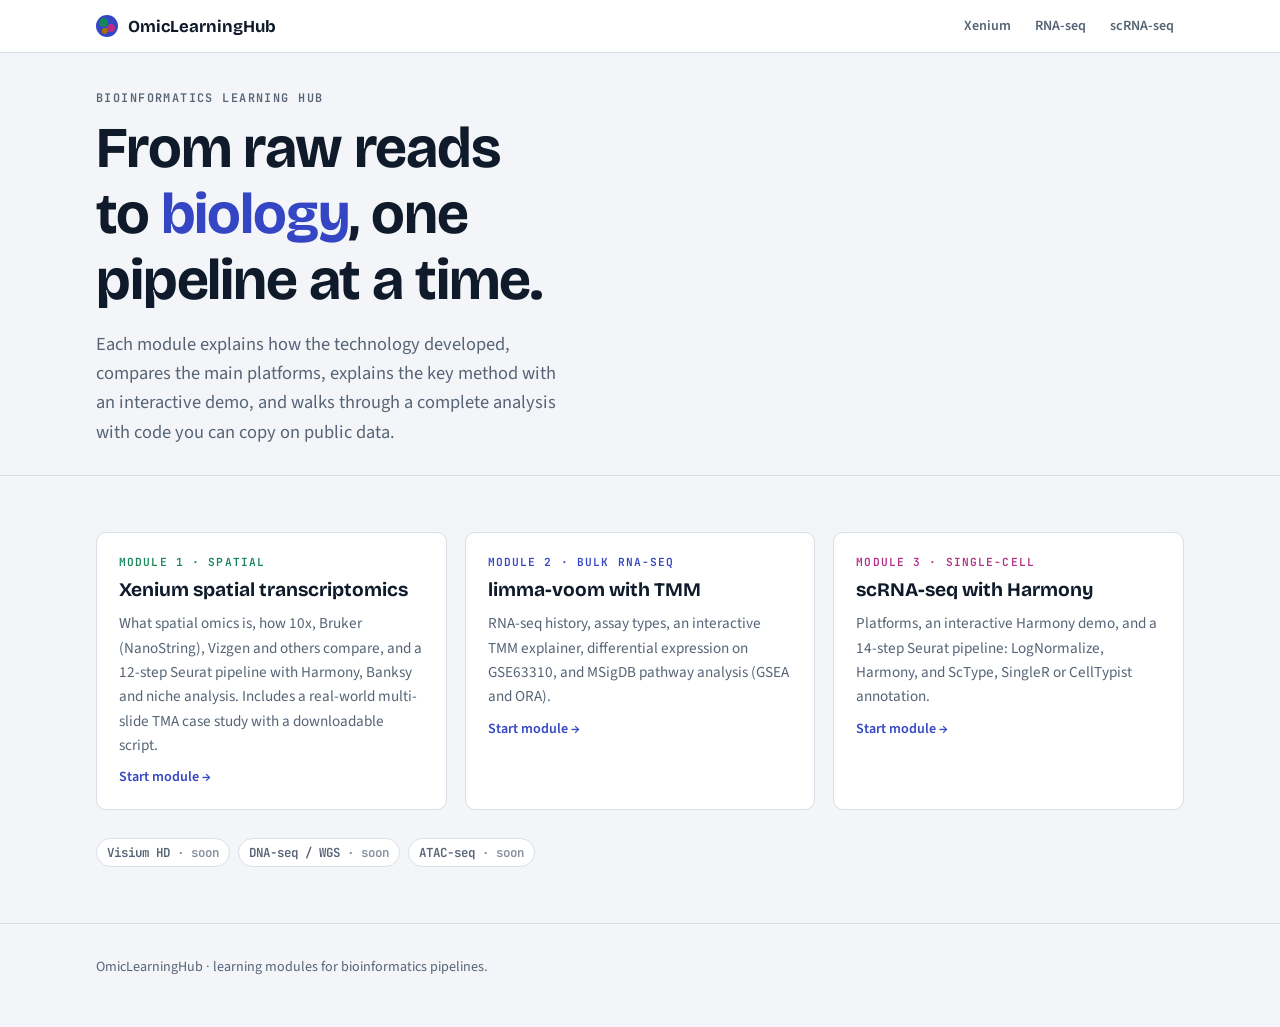
==== index.html @ 0c84e2e4 "scRNA-seq: add CellTypist annotation as an alternative (R export -> CellTypist -> R import), with te" ====
<!doctype html>
<html lang="en">
<head>
<meta charset="utf-8">
<meta name="viewport" content="width=device-width, initial-scale=1, viewport-fit=cover">
<title>OmicLearningHub</title>
<meta name="description" content="Hands-on bioinformatics learning modules: spatial transcriptomics (Xenium), bulk RNA-seq with limma-voom, and single-cell RNA-seq with Harmony.">
<link rel="preconnect" href="https://fonts.googleapis.com">
<link rel="preconnect" href="https://fonts.gstatic.com" crossorigin>
<link rel="stylesheet" href="https://fonts.googleapis.com/css2?family=Bricolage+Grotesque:opsz,wght@12..96,500;12..96,700&family=Source+Sans+3:ital,wght@0,400;0,600;0,700;1,400&family=JetBrains+Mono:wght@400;600&display=swap">
<style>:root{padding-top:env(safe-area-inset-top,0px);padding-bottom:env(safe-area-inset-bottom,0px)}body{margin:0}img{max-width:100%}[hidden]{display:none!important}

:root{
  --bg:#F3F5F8; --surface:#FFFFFF; --sunk:#E9EDF2; --ink:#0F1B2A; --muted:#566476; --line:#D8DFE7;
  --accent:#3446C4; --ch-green:#16865A; --ch-mag:#B52F86; --ch-amber:#A86F00;
  --good:#16865A; --bad:#B42318; --up:#C2410C; --down:#2563EB; --ns:#9AA6B5;
  --code-bg:#0E1622; --code-ink:#DCE6F2; --code-dim:#7F90A6; --plot:#FFFFFF; --grid:#E4E9EF;
  --f-display:"Bricolage Grotesque","Avenir Next","Segoe UI",system-ui,sans-serif;
  --f-body:"Source Sans 3","Segoe UI",system-ui,-apple-system,sans-serif;
  --f-mono:"JetBrains Mono",ui-monospace,"SFMono-Regular",Menlo,Consolas,monospace;
  --r:10px;
}
@media (prefers-color-scheme: dark){:root:not([data-theme="light"]){
  --bg:#0A0F17; --surface:#111925; --sunk:#0D141E; --ink:#E5ECF4; --muted:#93A2B5; --line:#223042;
  --accent:#8E9CFF; --ch-green:#4CD49A; --ch-mag:#F06DC2; --ch-amber:#F0B547;
  --good:#4CD49A; --bad:#FF7A6E; --up:#FB923C; --down:#60A5FA; --ns:#5B6878;
  --code-bg:#070C13; --plot:#0D141E; --grid:#1C2836; color-scheme:dark}}
:root[data-theme="dark"]{
  --bg:#0A0F17; --surface:#111925; --sunk:#0D141E; --ink:#E5ECF4; --muted:#93A2B5; --line:#223042;
  --accent:#8E9CFF; --ch-green:#4CD49A; --ch-mag:#F06DC2; --ch-amber:#F0B547;
  --good:#4CD49A; --bad:#FF7A6E; --up:#FB923C; --down:#60A5FA; --ns:#5B6878;
  --code-bg:#070C13; --plot:#0D141E; --grid:#1C2836; color-scheme:dark}

*{box-sizing:border-box}
body{background:var(--bg);color:var(--ink);font:400 17px/1.6 var(--f-body);-webkit-font-smoothing:antialiased}
body::before{content:"";position:fixed;inset:0 0 auto;height:env(safe-area-inset-top,0px);z-index:10;background:var(--surface)}
a{color:var(--accent);text-underline-offset:3px}
a:focus-visible,button:focus-visible,summary:focus-visible,input:focus-visible{outline:2px solid var(--accent);outline-offset:2px;border-radius:4px}
h1,h2,h3{font-family:var(--f-display);text-wrap:balance;line-height:1.15;margin:0}
h2{font-size:clamp(1.7rem,3.2vw,2.3rem);font-weight:700;letter-spacing:-.01em}
h3{font-size:1.2rem;font-weight:700}
p{margin:0}
.wrap{max-width:1120px;margin:0 auto;padding-left:max(16px,env(safe-area-inset-left,0px));padding-right:max(16px,env(safe-area-inset-right,0px))}
.eyebrow{font:600 .74rem/1 var(--f-mono);letter-spacing:.12em;text-transform:uppercase;color:var(--muted)}
.prose{max-width:66ch;display:grid;gap:14px}
.muted{color:var(--muted)}
code{font-family:var(--f-mono);font-size:.86em;background:var(--sunk);padding:.1em .35em;border-radius:4px}

.top{position:sticky;top:env(safe-area-inset-top,0px);z-index:9;background:var(--surface);border-bottom:1px solid var(--line)}
.top .wrap{display:flex;align-items:center;gap:20px;padding-block:10px;flex-wrap:wrap}
.brand{display:flex;align-items:center;gap:10px;font:700 1.05rem var(--f-display);color:var(--ink);text-decoration:none}
.brand i{width:22px;height:22px;border-radius:50%;background:radial-gradient(circle at 35% 35%,var(--ch-green) 0 22%,transparent 23%),radial-gradient(circle at 68% 60%,var(--ch-mag) 0 20%,transparent 21%),radial-gradient(circle at 40% 72%,var(--ch-amber) 0 14%,transparent 15%),var(--accent);display:block}
.tabs{display:flex;gap:4px;overflow-x:auto;scrollbar-width:none;margin-left:auto}
.tabs a{font:600 .88rem var(--f-body);color:var(--muted);text-decoration:none;padding:6px 10px;border-radius:6px;white-space:nowrap}
.tabs a:hover{color:var(--ink);background:var(--sunk)}
.modules{display:flex;gap:8px;flex-wrap:wrap;margin-top:18px}
.chip{font:600 .78rem var(--f-mono);padding:5px 10px;border-radius:999px;border:1px solid var(--line);color:var(--muted);background:var(--surface);text-decoration:none}
a.chip:hover{border-color:var(--muted);color:var(--ink)}
.chip.on{border-color:var(--accent);color:var(--accent)}
.chip.soon::after{content:" · soon";opacity:.7}

.hero{padding-block:40px 28px}
.hero-grid{display:grid;grid-template-columns:1.05fr .95fr;gap:36px;align-items:center}
.hero h1{font-size:clamp(2.2rem,5vw,3.6rem);font-weight:700;letter-spacing:-.02em}
.hero h1 em{font-style:normal;color:var(--accent)}
.hero .lede{font-size:1.15rem;color:var(--muted);max-width:52ch;margin-top:16px}
.fig{margin:0;background:var(--surface);border:1px solid var(--line);border-radius:14px;padding:14px;max-width:100%}
.fig canvas{width:100%;aspect-ratio:5/4;display:block}
.fig figcaption{font:600 .72rem var(--f-mono);color:var(--muted);display:flex;gap:14px;flex-wrap:wrap;margin-top:6px}
.fig figcaption span{display:flex;align-items:center;gap:5px}
.fig figcaption b{width:8px;height:8px;border-radius:50%;display:inline-block}

section{padding-block:56px;border-top:1px solid var(--line)}
.sec-head{display:grid;gap:10px;margin-bottom:28px}

/* timeline */
.timeline{position:relative;display:grid;gap:0;margin-top:8px}
.era{display:grid;grid-template-columns:110px 28px minmax(0,1fr);gap:0 14px}
.era .yr{font:700 1.15rem/1.3 var(--f-display);text-align:right;font-variant-numeric:tabular-nums;padding-top:2px}
.era .rail{position:relative}
.era .rail::before{content:"";position:absolute;left:50%;top:0;bottom:0;width:2px;transform:translateX(-50%);background:var(--line)}
.era .rail i{position:absolute;left:50%;top:8px;width:14px;height:14px;border-radius:50%;transform:translateX(-50%);background:var(--surface);border:3px solid var(--c,var(--accent))}
.era .body{padding-bottom:26px;display:grid;gap:6px;max-width:72ch}
.era .body h3{font-size:1.08rem}
.era .kind{font:600 .68rem var(--f-mono);text-transform:uppercase;letter-spacing:.1em;color:var(--c,var(--accent))}
.era .body p{color:var(--muted);font-size:.96rem}
.era:last-child .rail::before{bottom:auto;height:20px}

.flav{margin-top:36px;overflow-x:auto;border:1px solid var(--line);border-radius:var(--r);background:var(--surface)}
.flav table,.cmp table,.res-table table{border-collapse:collapse;width:100%;font-size:.93rem}
.flav table{min-width:820px}
.flav th,.flav td,.cmp th,.cmp td,.res-table th,.res-table td{padding:11px 14px;text-align:left;border-bottom:1px solid var(--line);vertical-align:top}
.flav th,.cmp th,.res-table th{font:600 .72rem var(--f-mono);text-transform:uppercase;letter-spacing:.08em;color:var(--muted);background:var(--sunk)}
.flav tr:last-child td,.cmp tr:last-child td,.res-table tr:last-child td{border-bottom:0}
.flav td:first-child{font-weight:700;white-space:nowrap}

/* TMM explainer */
.tmm{display:grid;grid-template-columns:minmax(0,1.1fr) minmax(0,.9fr);gap:28px;align-items:start}
.ctrl{display:grid;gap:14px;background:var(--surface);border:1px solid var(--line);border-radius:var(--r);padding:20px}
.ctrl label{display:grid;gap:4px;font-weight:600;font-size:.94rem}
.ctrl label span{display:flex;justify-content:space-between;gap:8px}
.ctrl output{font:600 .9rem var(--f-mono);color:var(--accent)}
.ctrl input[type=range]{width:100%;accent-color:var(--accent)}
.seg{display:inline-flex;border:1px solid var(--line);border-radius:8px;overflow:hidden}
.seg button{font:600 .86rem var(--f-body);border:0;background:var(--surface);color:var(--muted);padding:7px 12px;cursor:pointer}
.seg button[aria-pressed="true"]{background:var(--ink);color:var(--bg)}
.readout{display:grid;grid-template-columns:1fr 1fr;gap:10px}
.readout div{background:var(--sunk);border-radius:8px;padding:10px 12px}
.readout b{display:block;font:700 1.35rem var(--f-display);font-variant-numeric:tabular-nums}
.readout small{color:var(--muted);font-size:.8rem}
.ma-wrap{background:var(--surface);border:1px solid var(--line);border-radius:var(--r);padding:14px;min-width:0}
.ma-wrap canvas{width:100%;aspect-ratio:4/3;display:block}
.ma-wrap p{font-size:.88rem;color:var(--muted);margin-top:8px}
.steps-list{margin:0;padding-left:1.2em;display:grid;gap:6px}

.cmp{margin-top:28px;overflow-x:auto;border:1px solid var(--line);border-radius:var(--r);background:var(--surface)}
.cmp table{min-width:680px}

/* pipeline */
.pipe-layout{display:grid;grid-template-columns:240px minmax(0,1fr);gap:32px;align-items:start}
.toc{position:sticky;top:calc(env(safe-area-inset-top,0px) + 76px);display:grid;gap:2px;font-size:.9rem}
.toc .prog{font:600 .78rem var(--f-mono);color:var(--muted);margin-bottom:8px}
.toc .bar{height:4px;background:var(--sunk);border-radius:2px;overflow:hidden;margin-bottom:12px}
.toc .bar i{display:block;height:100%;width:0;background:var(--ch-green);transition:width .3s}
.toc a{display:grid;grid-template-columns:28px 1fr;gap:4px;padding:5px 6px;border-radius:6px;color:var(--muted);text-decoration:none}
.toc a:hover{background:var(--sunk);color:var(--ink)}
.toc a.done{color:var(--ch-green)}
.toc a span:first-child{font:600 .78rem/1.7 var(--f-mono)}
.steps{display:grid;gap:22px;min-width:0}
.step{background:var(--surface);border:1px solid var(--line);border-radius:var(--r);padding:24px;display:grid;gap:14px;min-width:0;scroll-margin-top:90px}
.step-head{display:grid;grid-template-columns:auto 1fr auto;gap:14px;align-items:start}
.num{font:700 1.5rem/1 var(--f-display);color:var(--accent);min-width:2ch;font-variant-numeric:tabular-nums}
.step-head .kind{font:600 .7rem var(--f-mono);text-transform:uppercase;letter-spacing:.1em;color:var(--muted);margin-bottom:4px}
.done-toggle{display:flex;align-items:center;gap:6px;font:600 .8rem var(--f-body);color:var(--muted);cursor:pointer;white-space:nowrap}
.done-toggle input{accent-color:var(--ch-green);width:16px;height:16px}
.step .why{color:var(--muted);max-width:70ch}
.callout{border-left:3px solid var(--ch-amber);background:color-mix(in srgb,var(--ch-amber) 8%,var(--surface));padding:10px 14px;border-radius:0 6px 6px 0;font-size:.93rem}
.callout.new{border-color:var(--ch-mag);background:color-mix(in srgb,var(--ch-mag) 7%,var(--surface))}
.callout.warn{border-color:var(--bad);background:color-mix(in srgb,var(--bad) 7%,var(--surface))}
.callout b{font-family:var(--f-mono);font-size:.74rem;letter-spacing:.08em;text-transform:uppercase;margin-right:6px}
.check{border-left:3px solid var(--ch-green);background:color-mix(in srgb,var(--ch-green) 7%,var(--surface));padding:10px 14px;border-radius:0 6px 6px 0;font-size:.93rem}
.check b{font-family:var(--f-mono);font-size:.74rem;letter-spacing:.08em;text-transform:uppercase;margin-right:6px;color:var(--ch-green)}
.code{position:relative;background:var(--code-bg);border-radius:8px;min-width:0}
.code .lang{position:absolute;left:14px;top:9px;font:600 .68rem var(--f-mono);color:var(--code-dim);letter-spacing:.1em;text-transform:uppercase}
.code button{position:absolute;right:8px;top:6px;font:600 .74rem var(--f-mono);background:transparent;border:1px solid #2A3A50;color:var(--code-ink);padding:3px 9px;border-radius:5px;cursor:pointer}
.code button:hover{border-color:var(--code-dim)}
.code pre{margin:0;padding:34px 16px 16px;overflow-x:auto;font:400 .84rem/1.6 var(--f-mono);color:var(--code-ink);tab-size:2}
.code pre .c{color:var(--code-dim)}
.out{font:400 .82rem/1.6 var(--f-mono);background:var(--sunk);border-radius:8px;padding:12px 16px;overflow-x:auto;margin:0;white-space:pre;color:var(--ink)}
.out::before{content:"Output";display:block;font:600 .66rem var(--f-mono);letter-spacing:.1em;text-transform:uppercase;color:var(--muted);margin-bottom:4px}
.res-table{overflow-x:auto;border:1px solid var(--line);border-radius:8px}
.res-table table{min-width:420px;font-variant-numeric:tabular-nums}
.res-table td.n{text-align:right}
.res-table th.n{text-align:right}
details.track{border:1px dashed var(--line);border-radius:8px;padding:10px 14px}
details.track summary{cursor:pointer;font:600 .9rem var(--f-body);color:var(--accent)}
details.track[open] summary{margin-bottom:10px}

.res-grid{display:grid;grid-template-columns:repeat(3,minmax(0,1fr));gap:24px}
.res-grid h3{font-size:1rem;margin-bottom:10px}
.res-grid ul{list-style:none;margin:0;padding:0;display:grid;gap:8px;font-size:.95rem}
.res-grid li span{display:block;color:var(--muted);font-size:.85rem}
dl.gloss{display:grid;grid-template-columns:minmax(150px,max-content) 1fr;gap:8px 20px;margin:0;font-size:.95rem}
dl.gloss dt{font:600 .85rem var(--f-mono);color:var(--accent)}
dl.gloss dd{margin:0}
footer{padding-block:32px 48px;border-top:1px solid var(--line);color:var(--muted);font-size:.88rem}

@media (max-width:900px){
  .hero-grid,.pipe-layout,.tmm{grid-template-columns:1fr}
  .res-grid{grid-template-columns:1fr 1fr}
  .toc{position:static;grid-template-columns:1fr 1fr}
  .toc .prog,.toc .bar{grid-column:1/-1}
}
@media (max-width:560px){
  body{font-size:16px}
  .res-grid,.toc{grid-template-columns:1fr}
  .tabs{margin-left:0;width:100%}
  .step{padding:18px}
  .step-head{grid-template-columns:auto 1fr}
  .done-toggle{grid-column:2}
  .era{grid-template-columns:62px 22px minmax(0,1fr);gap:0 10px}
  .era .yr{font-size:.95rem}
  dl.gloss{grid-template-columns:1fr;gap:2px 0}
  dl.gloss dd{margin-bottom:8px}
}
@media (prefers-reduced-motion:reduce){*{transition:none!important;scroll-behavior:auto!important}}
html{scroll-behavior:smooth}

.mods{display:grid;grid-template-columns:repeat(3,minmax(0,1fr));gap:18px}
.mod{display:grid;gap:10px;align-content:start;background:var(--surface);border:1px solid var(--line);border-radius:var(--r);padding:22px;text-decoration:none;color:var(--ink);transition:border-color .2s,transform .2s}
.mod:hover{border-color:var(--accent);transform:translateY(-2px)}
.mod .k{font:600 .7rem var(--f-mono);text-transform:uppercase;letter-spacing:.1em}
.mod p{color:var(--muted);font-size:.95rem}
.mod .go{font:600 .88rem var(--f-body);color:var(--accent)}
.mod.soon{opacity:.7;border-style:dashed}
@media (max-width:900px){.mods{grid-template-columns:1fr}}
</style>
</head>
<body>
<header class="top"><div class="wrap"><a class="brand" href="index.html"><i aria-hidden="true"></i>OmicLearningHub</a>
<nav class="tabs" aria-label="Modules"><a href="xenium.html">Xenium</a><a href="rnaseq.html">RNA-seq</a><a href="scrnaseq.html">scRNA-seq</a></nav></div></header>
<main>
  <div class="hero"><div class="wrap">
    <p class="eyebrow">Bioinformatics learning hub</p>
    <h1 style="max-width:18ch;margin-top:10px">From raw reads to <em>biology</em>, one pipeline at a time.</h1>
    <p class="lede">Each module explains how the technology developed, compares the main platforms, explains the key method with an interactive demo, and walks through a complete analysis with code you can copy on public data.</p>
  </div></div>
  <section><div class="wrap">
    <div class="mods">
      <a class="mod" href="xenium.html"><p class="k" style="color:var(--ch-green)">Module 1 · Spatial</p><h3>Xenium spatial transcriptomics</h3><p>What spatial omics is, how 10x, Bruker (NanoString), Vizgen and others compare, and a 12-step Seurat pipeline with Harmony, Banksy and niche analysis. Includes a real-world multi-slide TMA case study with a downloadable script.</p><span class="go">Start module →</span></a>
      <a class="mod" href="rnaseq.html"><p class="k" style="color:var(--accent)">Module 2 · Bulk RNA-seq</p><h3>limma-voom with TMM</h3><p>RNA-seq history, assay types, an interactive TMM explainer, differential expression on GSE63310, and MSigDB pathway analysis (GSEA and ORA).</p><span class="go">Start module →</span></a>
      <a class="mod" href="scrnaseq.html"><p class="k" style="color:var(--ch-mag)">Module 3 · Single-cell</p><h3>scRNA-seq with Harmony</h3><p>Platforms, an interactive Harmony demo, and a 14-step Seurat pipeline: LogNormalize, Harmony, and ScType, SingleR or CellTypist annotation.</p><span class="go">Start module →</span></a>
    </div>
    <div class="modules" style="margin-top:28px"><span class="chip soon">Visium HD</span><span class="chip soon">DNA-seq / WGS</span><span class="chip soon">ATAC-seq</span></div>
  </div></section>
</main>
<footer><div class="wrap">OmicLearningHub · learning modules for bioinformatics pipelines.</div></footer>
</body>
</html>
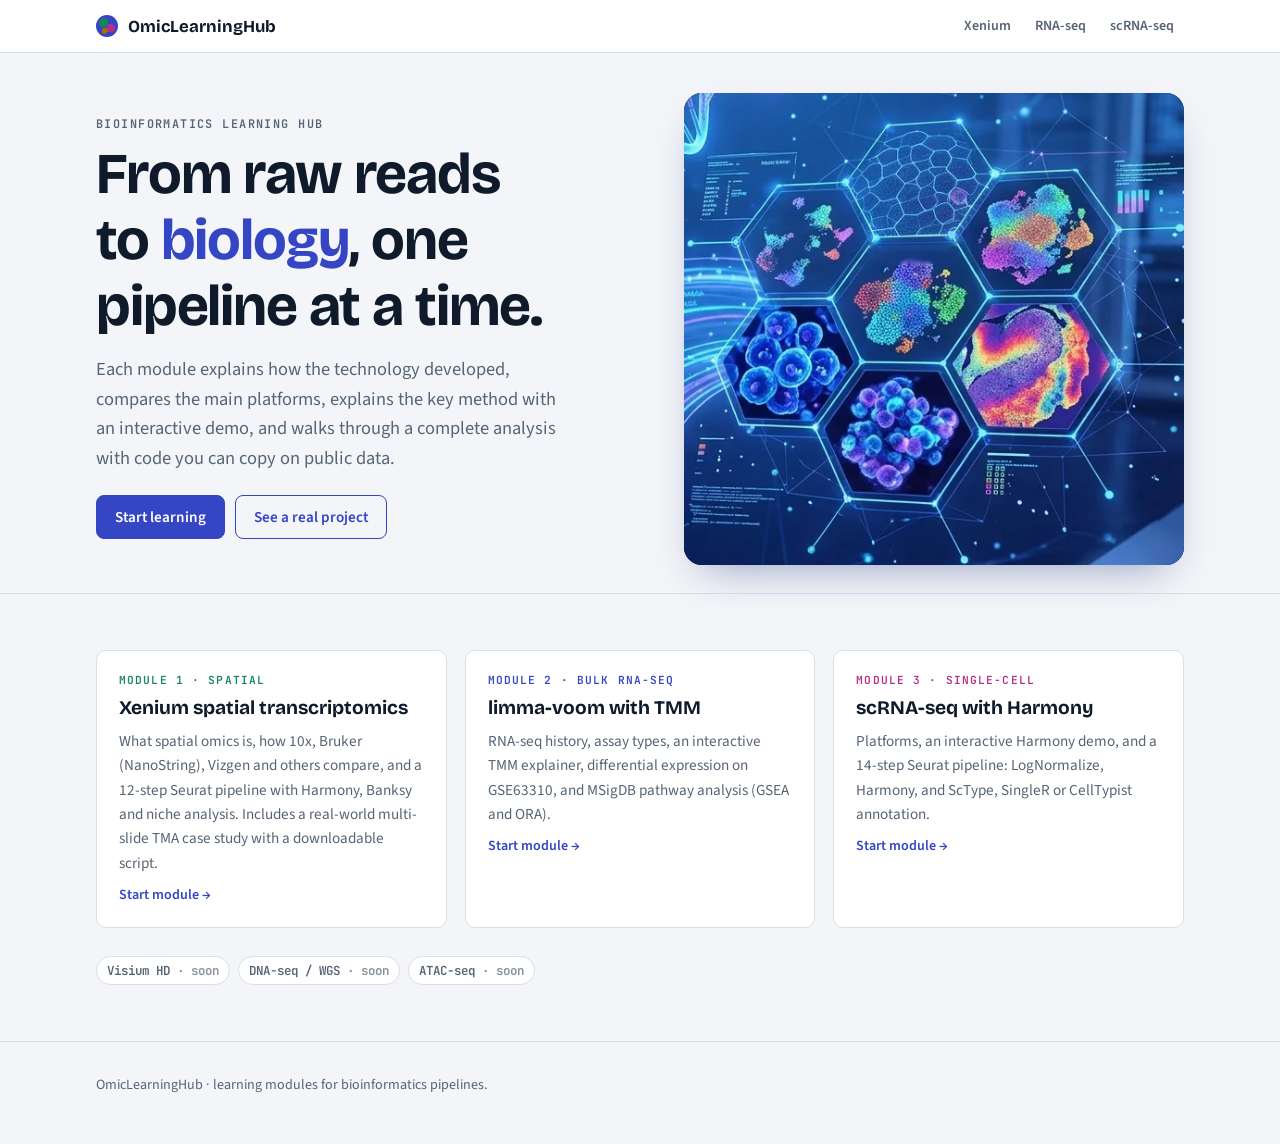
==== commit 0917ea70: "Home: add hero artwork, call-to-action buttons and social link-preview image Co-Authored-By: Claude " ====
--- a/index.html
+++ b/index.html
@@ -5,6 +5,13 @@
 <meta name="viewport" content="width=device-width, initial-scale=1, viewport-fit=cover">
 <title>OmicLearningHub</title>
 <meta name="description" content="Hands-on bioinformatics learning modules: spatial transcriptomics (Xenium), bulk RNA-seq with limma-voom, and single-cell RNA-seq with Harmony.">
+<meta property="og:title" content="OmicLearningHub">
+<meta property="og:description" content="Hands-on bioinformatics learning hub: Xenium spatial, bulk RNA-seq (limma-voom, GSEA) and single-cell RNA-seq (Harmony, ScType, CellTypist).">
+<meta property="og:image" content="https://githubrudramani.github.io/OmicLearningHub/assets/og-image.jpg">
+<meta property="og:image:width" content="1200"><meta property="og:image:height" content="630">
+<meta property="og:url" content="https://githubrudramani.github.io/OmicLearningHub/">
+<meta property="og:type" content="website">
+<meta name="twitter:card" content="summary_large_image">
 <link rel="preconnect" href="https://fonts.googleapis.com">
 <link rel="preconnect" href="https://fonts.gstatic.com" crossorigin>
 <link rel="stylesheet" href="https://fonts.googleapis.com/css2?family=Bricolage+Grotesque:opsz,wght@12..96,500;12..96,700&family=Source+Sans+3:ital,wght@0,400;0,600;0,700;1,400&family=JetBrains+Mono:wght@400;600&display=swap">
@@ -194,18 +201,34 @@
 .mod .go{font:600 .88rem var(--f-body);color:var(--accent)}
 .mod.soon{opacity:.7;border-style:dashed}
 @media (max-width:900px){.mods{grid-template-columns:1fr}}
+
+.hero-art{margin:0;border-radius:18px;overflow:hidden;background:#06122b;box-shadow:0 18px 40px -18px rgba(20,40,120,.45);max-width:100%;aspect-ratio:540/510}
+.hero-art img{display:block;width:100%;height:100%;object-fit:cover}
+.hero-cta{display:flex;gap:10px;flex-wrap:wrap;margin-top:22px}
+.btn{font:600 .95rem var(--f-body);text-decoration:none;padding:10px 18px;border-radius:8px;background:var(--accent);color:var(--surface);border:1px solid var(--accent)}
+.btn.ghost{background:transparent;color:var(--accent)}
+@media (max-width:900px){.hero-art{max-width:520px}}
 </style>
 </head>
 <body>
 <header class="top"><div class="wrap"><a class="brand" href="index.html"><i aria-hidden="true"></i>OmicLearningHub</a>
 <nav class="tabs" aria-label="Modules"><a href="xenium.html">Xenium</a><a href="rnaseq.html">RNA-seq</a><a href="scrnaseq.html">scRNA-seq</a></nav></div></header>
 <main>
-  <div class="hero"><div class="wrap">
-    <p class="eyebrow">Bioinformatics learning hub</p>
-    <h1 style="max-width:18ch;margin-top:10px">From raw reads to <em>biology</em>, one pipeline at a time.</h1>
-    <p class="lede">Each module explains how the technology developed, compares the main platforms, explains the key method with an interactive demo, and walks through a complete analysis with code you can copy on public data.</p>
+  <div class="hero"><div class="wrap hero-grid">
+    <div>
+      <p class="eyebrow">Bioinformatics learning hub</p>
+      <h1 style="max-width:18ch;margin-top:10px">From raw reads to <em>biology</em>, one pipeline at a time.</h1>
+      <p class="lede">Each module explains how the technology developed, compares the main platforms, explains the key method with an interactive demo, and walks through a complete analysis with code you can copy on public data.</p>
+      <div class="hero-cta"><a class="btn" href="#modules">Start learning</a><a class="btn ghost" href="xenium.html#case-study">See a real project</a></div>
+    </div>
+    <figure class="hero-art">
+      <picture>
+        <source srcset="assets/hero-omics.webp" type="image/webp">
+        <img src="assets/hero-omics.jpg" width="540" height="510" alt="Hexagon panels of omics data: single-cell UMAP clusters, cell images, and spatial tissue maps">
+      </picture>
+    </figure>
   </div></div>
-  <section><div class="wrap">
+  <section id="modules"><div class="wrap">
     <div class="mods">
       <a class="mod" href="xenium.html"><p class="k" style="color:var(--ch-green)">Module 1 · Spatial</p><h3>Xenium spatial transcriptomics</h3><p>What spatial omics is, how 10x, Bruker (NanoString), Vizgen and others compare, and a 12-step Seurat pipeline with Harmony, Banksy and niche analysis. Includes a real-world multi-slide TMA case study with a downloadable script.</p><span class="go">Start module →</span></a>
       <a class="mod" href="rnaseq.html"><p class="k" style="color:var(--accent)">Module 2 · Bulk RNA-seq</p><h3>limma-voom with TMM</h3><p>RNA-seq history, assay types, an interactive TMM explainer, differential expression on GSE63310, and MSigDB pathway analysis (GSEA and ORA).</p><span class="go">Start module →</span></a>
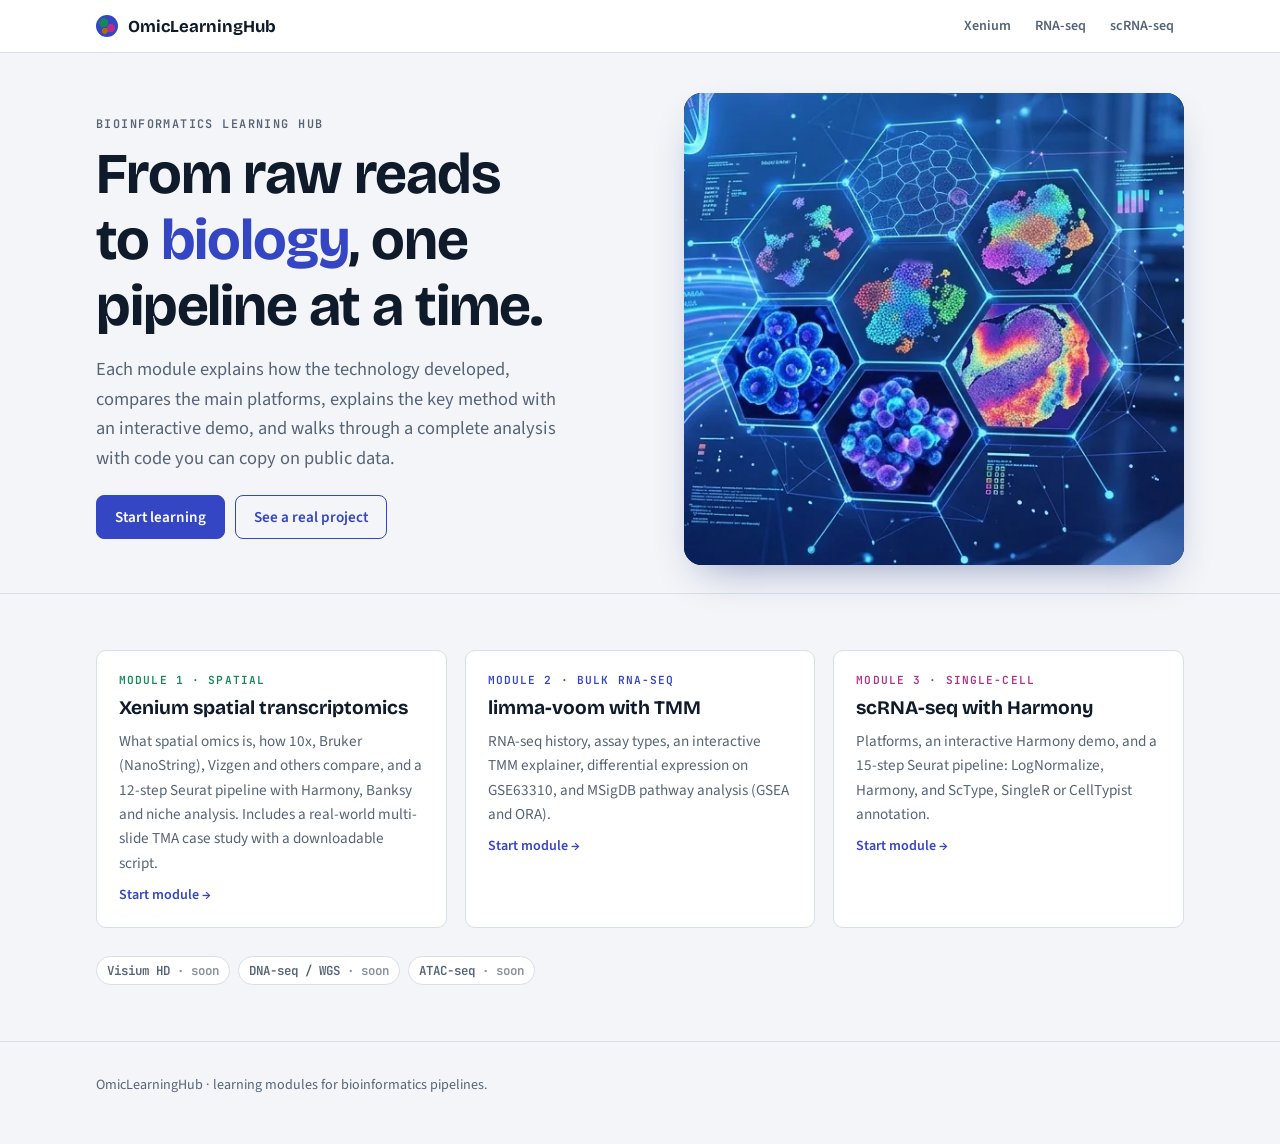
==== commit ff170503: "Fix review findings: require real mouse IDs (Xenium), flag slide-model confounding as exploratory, p" ====
--- a/index.html
+++ b/index.html
@@ -232,7 +232,7 @@
     <div class="mods">
       <a class="mod" href="xenium.html"><p class="k" style="color:var(--ch-green)">Module 1 · Spatial</p><h3>Xenium spatial transcriptomics</h3><p>What spatial omics is, how 10x, Bruker (NanoString), Vizgen and others compare, and a 12-step Seurat pipeline with Harmony, Banksy and niche analysis. Includes a real-world multi-slide TMA case study with a downloadable script.</p><span class="go">Start module →</span></a>
       <a class="mod" href="rnaseq.html"><p class="k" style="color:var(--accent)">Module 2 · Bulk RNA-seq</p><h3>limma-voom with TMM</h3><p>RNA-seq history, assay types, an interactive TMM explainer, differential expression on GSE63310, and MSigDB pathway analysis (GSEA and ORA).</p><span class="go">Start module →</span></a>
-      <a class="mod" href="scrnaseq.html"><p class="k" style="color:var(--ch-mag)">Module 3 · Single-cell</p><h3>scRNA-seq with Harmony</h3><p>Platforms, an interactive Harmony demo, and a 14-step Seurat pipeline: LogNormalize, Harmony, and ScType, SingleR or CellTypist annotation.</p><span class="go">Start module →</span></a>
+      <a class="mod" href="scrnaseq.html"><p class="k" style="color:var(--ch-mag)">Module 3 · Single-cell</p><h3>scRNA-seq with Harmony</h3><p>Platforms, an interactive Harmony demo, and a 15-step Seurat pipeline: LogNormalize, Harmony, and ScType, SingleR or CellTypist annotation.</p><span class="go">Start module →</span></a>
     </div>
     <div class="modules" style="margin-top:28px"><span class="chip soon">Visium HD</span><span class="chip soon">DNA-seq / WGS</span><span class="chip soon">ATAC-seq</span></div>
   </div></section>
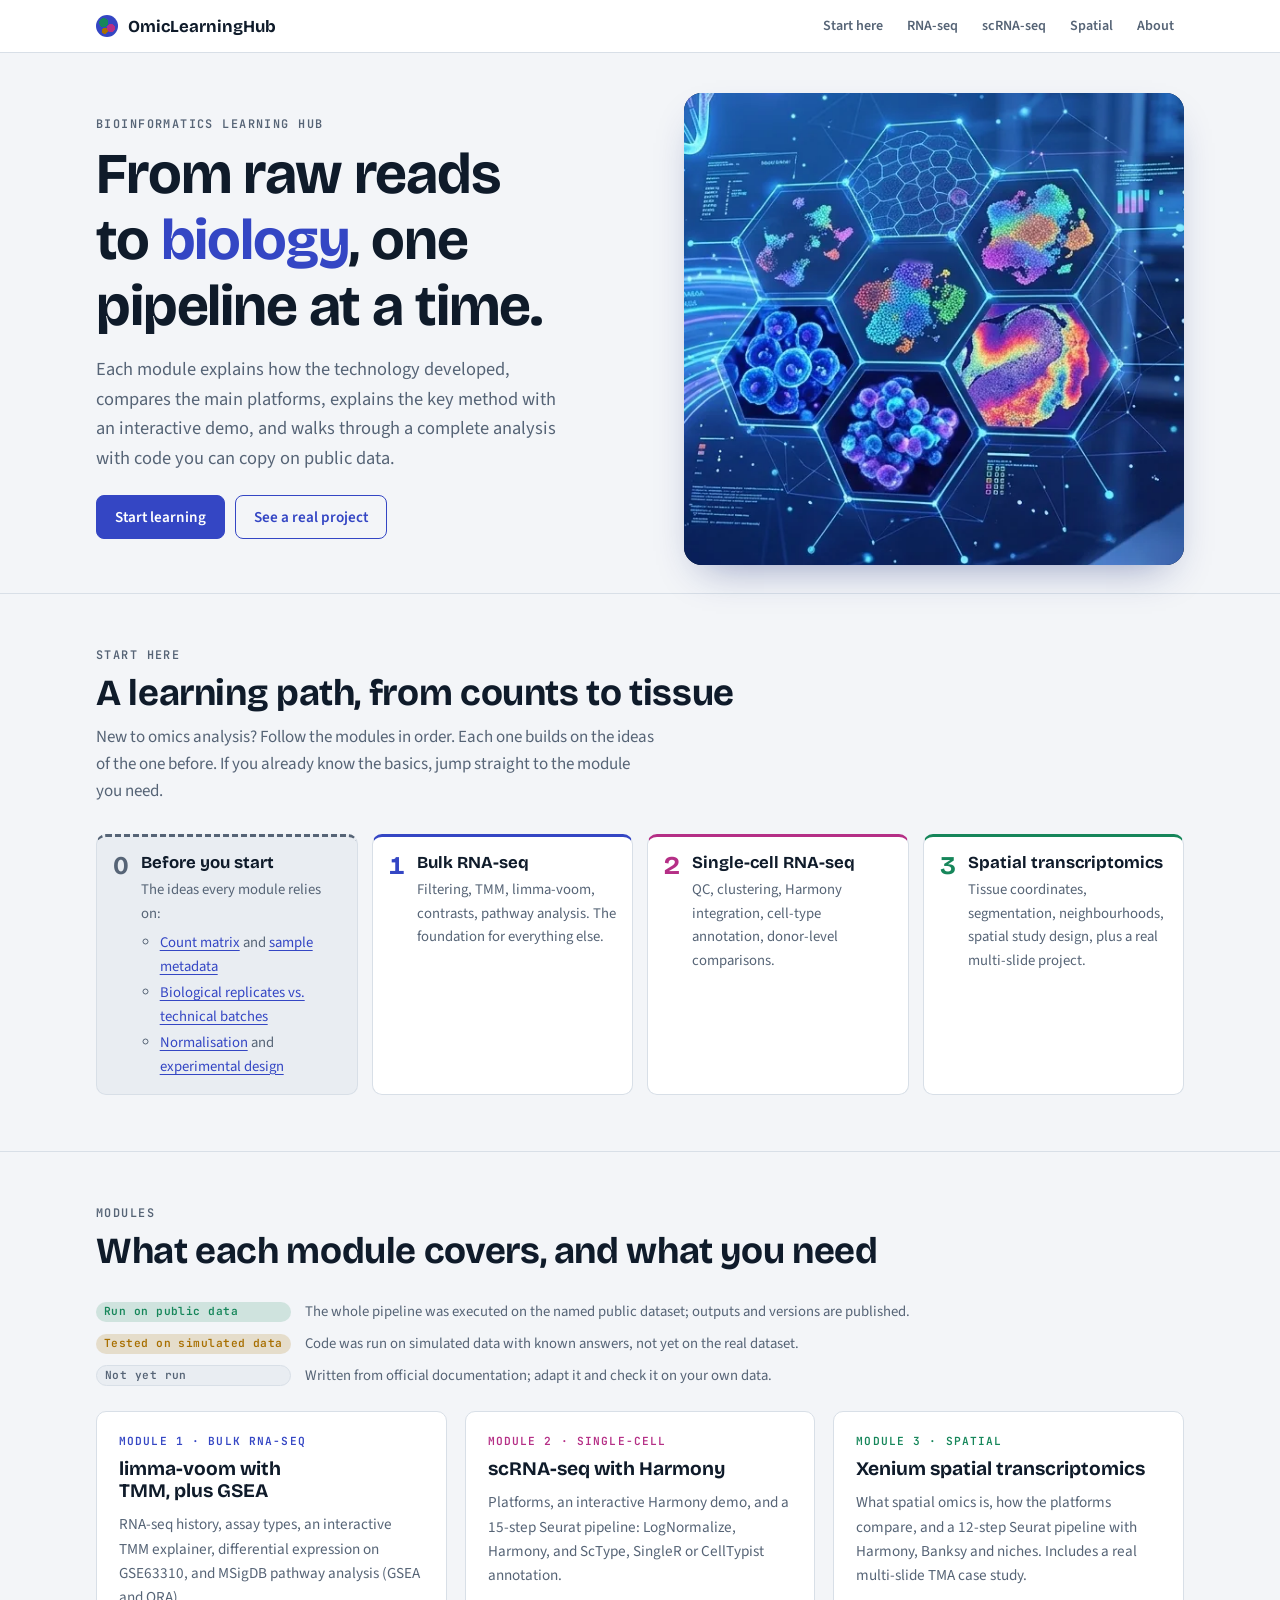
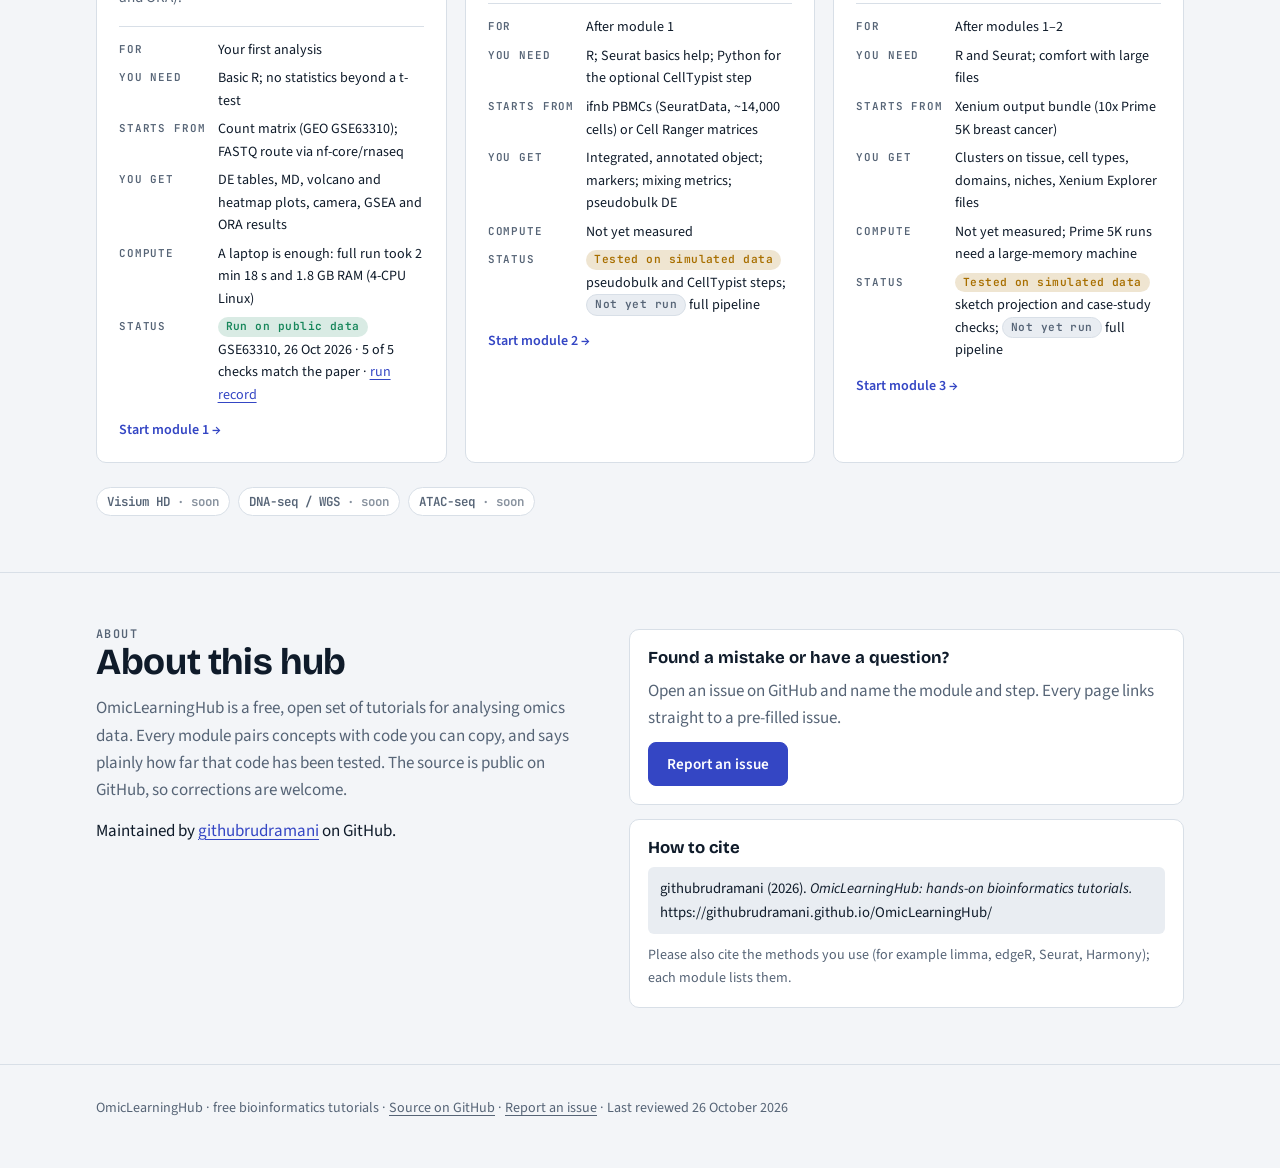
==== commit ac9ead8d: "Start-here learning path, detailed module cards, validation labels, About/cite/issue links, per-page" ====
--- a/index.html
+++ b/index.html
@@ -208,18 +208,50 @@
 .btn{font:600 .95rem var(--f-body);text-decoration:none;padding:10px 18px;border-radius:8px;background:var(--accent);color:var(--surface);border:1px solid var(--accent)}
 .btn.ghost{background:transparent;color:var(--accent)}
 @media (max-width:900px){.hero-art{max-width:520px}}
+
+.sec{padding-block:56px;border-top:1px solid var(--line)}
+.path{list-style:none;margin:0;padding:0;display:grid;grid-template-columns:repeat(4,minmax(0,1fr));gap:14px;counter-reset:none}
+.path-step{position:relative;display:grid;grid-template-columns:auto minmax(0,1fr);gap:12px;background:var(--surface);border:1px solid var(--line);border-top:3px solid var(--c,var(--muted));border-radius:var(--r);padding:16px}
+.path-step.pre{background:var(--sunk);border-top-style:dashed}
+.path-n{font:700 1.6rem/1 var(--f-display);color:var(--c,var(--muted));font-variant-numeric:tabular-nums}
+.path-step h3{font-size:1.05rem;margin-bottom:6px}
+.path-step h3 a{color:var(--ink);text-decoration:none}
+.path-step h3 a:hover{color:var(--accent)}
+.path-step p,.path-step li{font-size:.92rem;color:var(--muted)}
+.path-step ul{margin:6px 0 0;padding-left:1.1em;display:grid;gap:3px}
+.legend-row{display:grid;grid-template-columns:max-content minmax(0,1fr);gap:8px 14px;align-items:center;margin-bottom:24px;font-size:.92rem;max-width:860px}
+.st{display:inline-block;font:600 .7rem/1.4 var(--f-mono);letter-spacing:.04em;padding:2px 8px;border-radius:999px;white-space:nowrap;vertical-align:1px}
+.st-run{background:color-mix(in srgb,var(--good) 16%,transparent);color:var(--good)}
+.st-sim{background:color-mix(in srgb,var(--ch-amber) 18%,transparent);color:var(--ch-amber)}
+.st-not{background:var(--sunk);color:var(--muted);border:1px solid var(--line)}
+.mod{cursor:default}
+.mod:hover{transform:none}
+.mod h3 a{color:var(--ink);text-decoration:none}
+.mod h3 a:hover{color:var(--accent)}
+.mod .go{text-decoration:none}
+.facts{display:grid;grid-template-columns:max-content minmax(0,1fr);gap:6px 12px;margin:6px 0 4px;font-size:.88rem;border-top:1px solid var(--line);padding-top:12px}
+.facts dt{font:600 .68rem/1.9 var(--f-mono);text-transform:uppercase;letter-spacing:.08em;color:var(--muted)}
+.facts dd{margin:0}
+.about{display:grid;grid-template-columns:minmax(0,1fr) minmax(0,1.1fr);gap:28px;align-items:start}
+.about-cards{display:grid;gap:14px}
+.about-card{background:var(--surface);border:1px solid var(--line);border-radius:var(--r);padding:18px;display:grid;gap:10px;justify-items:start}
+.about-card h3{font-size:1.05rem}
+.cite{font-size:.92rem;background:var(--sunk);padding:10px 12px;border-radius:6px;margin:0;overflow-wrap:anywhere}
+.foot a{color:var(--muted)}
+@media (max-width:900px){.path{grid-template-columns:1fr 1fr}.about{grid-template-columns:1fr}}
+@media (max-width:560px){.path{grid-template-columns:1fr}.legend-row{grid-template-columns:1fr;gap:2px}.legend-row .muted{margin-bottom:8px}}
 </style>
 </head>
 <body>
 <header class="top"><div class="wrap"><a class="brand" href="index.html"><i aria-hidden="true"></i>OmicLearningHub</a>
-<nav class="tabs" aria-label="Modules"><a href="xenium.html">Xenium</a><a href="rnaseq.html">RNA-seq</a><a href="scrnaseq.html">scRNA-seq</a></nav></div></header>
+<nav class="tabs" aria-label="Site"><a href="#start">Start here</a><a href="rnaseq.html">RNA-seq</a><a href="scrnaseq.html">scRNA-seq</a><a href="xenium.html">Spatial</a><a href="#about">About</a></nav></div></header>
 <main>
   <div class="hero"><div class="wrap hero-grid">
     <div>
       <p class="eyebrow">Bioinformatics learning hub</p>
       <h1 style="max-width:18ch;margin-top:10px">From raw reads to <em>biology</em>, one pipeline at a time.</h1>
       <p class="lede">Each module explains how the technology developed, compares the main platforms, explains the key method with an interactive demo, and walks through a complete analysis with code you can copy on public data.</p>
-      <div class="hero-cta"><a class="btn" href="#modules">Start learning</a><a class="btn ghost" href="xenium.html#case-study">See a real project</a></div>
+      <div class="hero-cta"><a class="btn" href="#start">Start learning</a><a class="btn ghost" href="xenium.html#case-study">See a real project</a></div>
     </div>
     <figure class="hero-art">
       <picture>
@@ -228,15 +260,119 @@
       </picture>
     </figure>
   </div></div>
-  <section id="modules"><div class="wrap">
+  <section id="start" class="sec"><div class="wrap">
+    <div class="sec-head">
+      <p class="eyebrow">Start here</p>
+      <h2>A learning path, from counts to tissue</h2>
+      <p class="muted" style="max-width:70ch">New to omics analysis? Follow the modules in order. Each one builds on the ideas of the one before. If you already know the basics, jump straight to the module you need.</p>
+    </div>
+    <ol class="path">
+      <li class="path-step pre">
+        <span class="path-n">0</span>
+        <div><h3>Before you start</h3>
+        <p>The ideas every module relies on:</p>
+        <ul>
+          <li><a href="rnaseq.html#s3">Count matrix</a> and <a href="rnaseq.html#s4">sample metadata</a></li>
+          <li><a href="rnaseq.html#s4">Biological replicates vs. technical batches</a></li>
+          <li><a href="rnaseq.html#tmm">Normalisation</a> and <a href="rnaseq.html#s8">experimental design</a></li>
+        </ul></div>
+      </li>
+      <li class="path-step" style="--c:var(--accent)">
+        <span class="path-n">1</span>
+        <div><h3><a href="rnaseq.html">Bulk RNA-seq</a></h3>
+        <p>Filtering, TMM, limma-voom, contrasts, pathway analysis. The foundation for everything else.</p></div>
+      </li>
+      <li class="path-step" style="--c:var(--ch-mag)">
+        <span class="path-n">2</span>
+        <div><h3><a href="scrnaseq.html">Single-cell RNA-seq</a></h3>
+        <p>QC, clustering, Harmony integration, cell-type annotation, donor-level comparisons.</p></div>
+      </li>
+      <li class="path-step" style="--c:var(--ch-green)">
+        <span class="path-n">3</span>
+        <div><h3><a href="xenium.html">Spatial transcriptomics</a></h3>
+        <p>Tissue coordinates, segmentation, neighbourhoods, spatial study design, plus a real multi-slide project.</p></div>
+      </li>
+    </ol>
+  </div></section>
+
+  <section id="modules" class="sec"><div class="wrap">
+    <div class="sec-head">
+      <p class="eyebrow">Modules</p>
+      <h2>What each module covers, and what you need</h2>
+    </div>
+    <div class="legend-row" aria-label="Validation labels">
+      <span class="st st-run">Run on public data</span><span class="muted">The whole pipeline was executed on the named public dataset; outputs and versions are published.</span>
+      <span class="st st-sim">Tested on simulated data</span><span class="muted">Code was run on simulated data with known answers, not yet on the real dataset.</span>
+      <span class="st st-not">Not yet run</span><span class="muted">Written from official documentation; adapt it and check it on your own data.</span>
+    </div>
     <div class="mods">
-      <a class="mod" href="xenium.html"><p class="k" style="color:var(--ch-green)">Module 1 · Spatial</p><h3>Xenium spatial transcriptomics</h3><p>What spatial omics is, how 10x, Bruker (NanoString), Vizgen and others compare, and a 12-step Seurat pipeline with Harmony, Banksy and niche analysis. Includes a real-world multi-slide TMA case study with a downloadable script.</p><span class="go">Start module →</span></a>
-      <a class="mod" href="rnaseq.html"><p class="k" style="color:var(--accent)">Module 2 · Bulk RNA-seq</p><h3>limma-voom with TMM</h3><p>RNA-seq history, assay types, an interactive TMM explainer, differential expression on GSE63310, and MSigDB pathway analysis (GSEA and ORA).</p><span class="go">Start module →</span></a>
-      <a class="mod" href="scrnaseq.html"><p class="k" style="color:var(--ch-mag)">Module 3 · Single-cell</p><h3>scRNA-seq with Harmony</h3><p>Platforms, an interactive Harmony demo, and a 15-step Seurat pipeline: LogNormalize, Harmony, and ScType, SingleR or CellTypist annotation.</p><span class="go">Start module →</span></a>
-    </div>
-    <div class="modules" style="margin-top:28px"><span class="chip soon">Visium HD</span><span class="chip soon">DNA-seq / WGS</span><span class="chip soon">ATAC-seq</span></div>
+      <article class="mod">
+        <p class="k" style="color:var(--accent)">Module 1 · Bulk RNA-seq</p>
+        <h3><a href="rnaseq.html">limma-voom with TMM, plus GSEA</a></h3>
+        <p>RNA-seq history, assay types, an interactive TMM explainer, differential expression on GSE63310, and MSigDB pathway analysis (GSEA and ORA).</p>
+        <dl class="facts">
+          <dt>For</dt><dd>Your first analysis</dd>
+          <dt>You need</dt><dd>Basic R; no statistics beyond a t-test</dd>
+          <dt>Starts from</dt><dd>Count matrix (GEO GSE63310); FASTQ route via nf-core/rnaseq</dd>
+          <dt>You get</dt><dd>DE tables, MD, volcano and heatmap plots, camera, GSEA and ORA results</dd>
+          <dt>Compute</dt><dd>A laptop is enough: full run took 2 min 18 s and 1.8 GB RAM (4-CPU Linux)</dd>
+          <dt>Status</dt><dd><span class="st st-run">Run on public data</span> GSE63310, 26 Oct 2026 · 5 of 5 checks match the paper · <a href="https://github.com/githubrudramani/OmicLearningHub/blob/main/rnaseq-example/RUN_RECORD.md">run record</a></dd>
+        </dl>
+        <a class="go" href="rnaseq.html">Start module 1 →</a>
+      </article>
+      <article class="mod">
+        <p class="k" style="color:var(--ch-mag)">Module 2 · Single-cell</p>
+        <h3><a href="scrnaseq.html">scRNA-seq with Harmony</a></h3>
+        <p>Platforms, an interactive Harmony demo, and a 15-step Seurat pipeline: LogNormalize, Harmony, and ScType, SingleR or CellTypist annotation.</p>
+        <dl class="facts">
+          <dt>For</dt><dd>After module 1</dd>
+          <dt>You need</dt><dd>R; Seurat basics help; Python for the optional CellTypist step</dd>
+          <dt>Starts from</dt><dd>ifnb PBMCs (SeuratData, ~14,000 cells) or Cell Ranger matrices</dd>
+          <dt>You get</dt><dd>Integrated, annotated object; markers; mixing metrics; pseudobulk DE</dd>
+          <dt>Compute</dt><dd>Not yet measured</dd>
+          <dt>Status</dt><dd><span class="st st-sim">Tested on simulated data</span> pseudobulk and CellTypist steps; <span class="st st-not">Not yet run</span> full pipeline</dd>
+        </dl>
+        <a class="go" href="scrnaseq.html">Start module 2 →</a>
+      </article>
+      <article class="mod">
+        <p class="k" style="color:var(--ch-green)">Module 3 · Spatial</p>
+        <h3><a href="xenium.html">Xenium spatial transcriptomics</a></h3>
+        <p>What spatial omics is, how the platforms compare, and a 12-step Seurat pipeline with Harmony, Banksy and niches. Includes a real multi-slide TMA case study.</p>
+        <dl class="facts">
+          <dt>For</dt><dd>After modules 1–2</dd>
+          <dt>You need</dt><dd>R and Seurat; comfort with large files</dd>
+          <dt>Starts from</dt><dd>Xenium output bundle (10x Prime 5K breast cancer)</dd>
+          <dt>You get</dt><dd>Clusters on tissue, cell types, domains, niches, Xenium Explorer files</dd>
+          <dt>Compute</dt><dd>Not yet measured; Prime 5K runs need a large-memory machine</dd>
+          <dt>Status</dt><dd><span class="st st-sim">Tested on simulated data</span> sketch projection and case-study checks; <span class="st st-not">Not yet run</span> full pipeline</dd>
+        </dl>
+        <a class="go" href="xenium.html">Start module 3 →</a>
+      </article>
+    </div>
+    <div class="modules" style="margin-top:24px"><span class="chip soon">Visium HD</span><span class="chip soon">DNA-seq / WGS</span><span class="chip soon">ATAC-seq</span></div>
+  </div></section>
+
+  <section id="about" class="sec"><div class="wrap about">
+    <div>
+      <p class="eyebrow">About</p>
+      <h2>About this hub</h2>
+      <p class="muted" style="max-width:62ch;margin-top:12px">OmicLearningHub is a free, open set of tutorials for analysing omics data. Every module pairs concepts with code you can copy, and says plainly how far that code has been tested. The source is public on GitHub, so corrections are welcome.</p>
+      <p style="margin-top:14px">Maintained by <a href="https://github.com/githubrudramani" target="_blank" rel="noopener">githubrudramani</a> on GitHub.</p>
+    </div>
+    <div class="about-cards">
+      <div class="about-card">
+        <h3>Found a mistake or have a question?</h3>
+        <p class="muted">Open an issue on GitHub and name the module and step. Every page links straight to a pre-filled issue.</p>
+        <a class="btn" href="https://github.com/githubrudramani/OmicLearningHub/issues/new" target="_blank" rel="noopener">Report an issue</a>
+      </div>
+      <div class="about-card">
+        <h3>How to cite</h3>
+        <p class="cite" id="citeText">githubrudramani (2026). <em>OmicLearningHub: hands-on bioinformatics tutorials.</em> https://githubrudramani.github.io/OmicLearningHub/</p>
+        <p class="muted" style="font-size:.88rem">Please also cite the methods you use (for example limma, edgeR, Seurat, Harmony); each module lists them.</p>
+      </div>
+    </div>
   </div></section>
 </main>
-<footer><div class="wrap">OmicLearningHub · learning modules for bioinformatics pipelines.</div></footer>
+<footer><div class="wrap foot">OmicLearningHub · free bioinformatics tutorials · <a href="https://github.com/githubrudramani/OmicLearningHub">Source on GitHub</a> · <a href="https://github.com/githubrudramani/OmicLearningHub/issues/new">Report an issue</a> · Last reviewed 26 October 2026</div></footer>
 </body>
 </html>
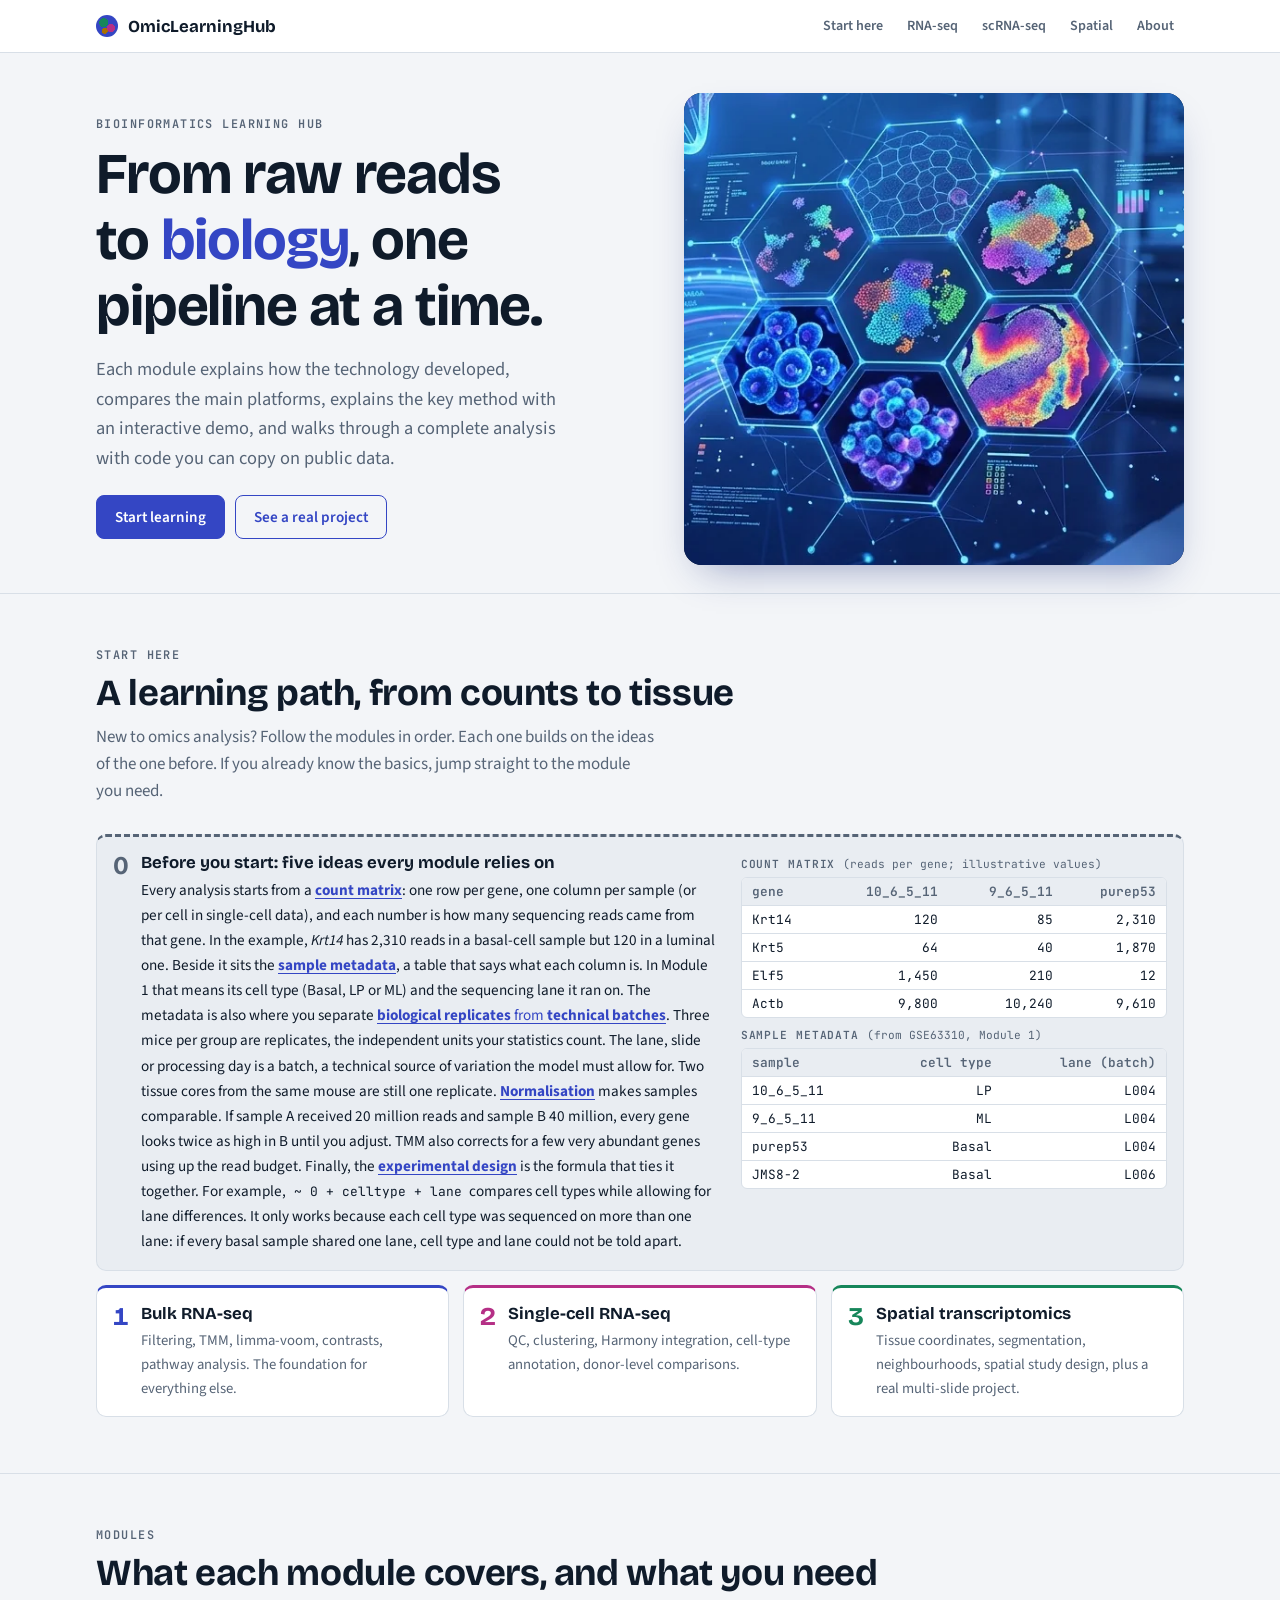
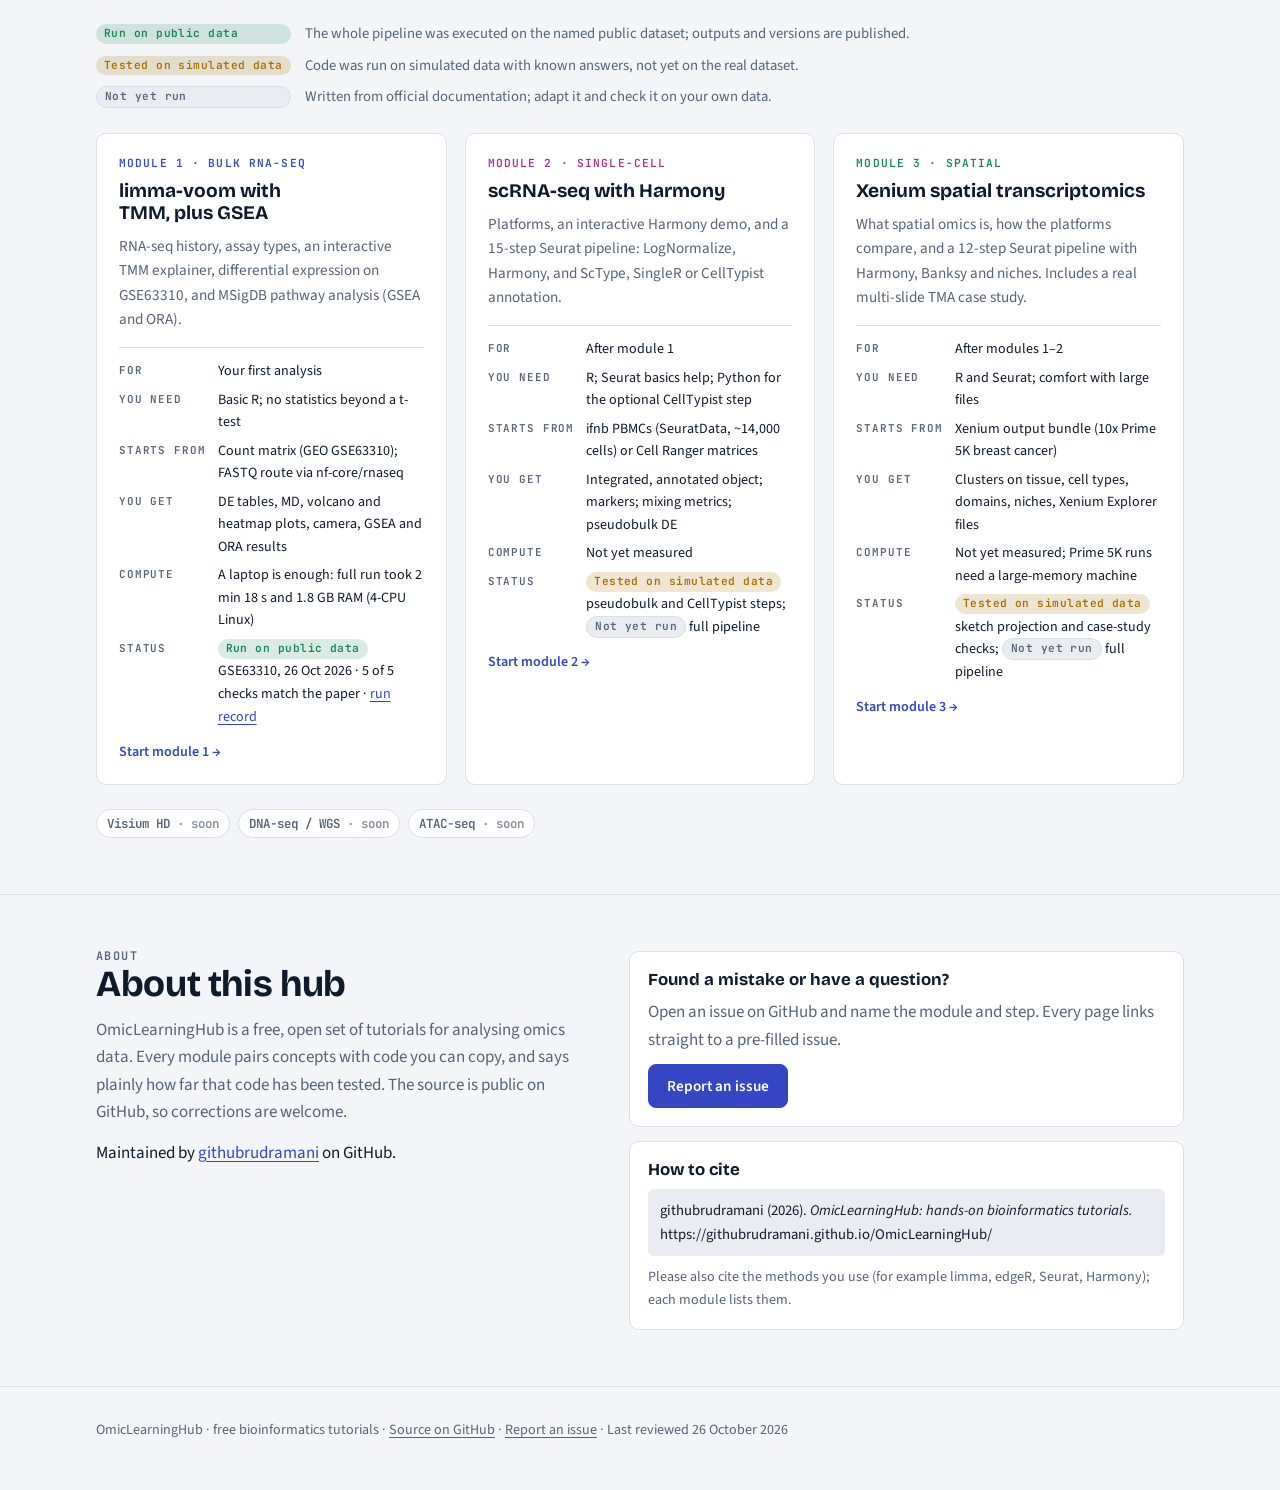
==== commit de90e89e: "Home: explain the five core ideas in one paragraph with worked examples Co-Authored-By: Claude Opus " ====
--- a/index.html
+++ b/index.html
@@ -240,6 +240,24 @@
 .foot a{color:var(--muted)}
 @media (max-width:900px){.path{grid-template-columns:1fr 1fr}.about{grid-template-columns:1fr}}
 @media (max-width:560px){.path{grid-template-columns:1fr}.legend-row{grid-template-columns:1fr;gap:2px}.legend-row .muted{margin-bottom:8px}}
+
+.path{grid-template-columns:repeat(3,minmax(0,1fr))}
+.path-step.pre{grid-column:1/-1}
+.pre-body{display:grid;grid-template-columns:minmax(0,1.35fr) minmax(0,1fr);gap:24px;align-items:start}
+.pre-body p{font-size:.95rem;line-height:1.65;color:var(--ink)}
+.pre-body a{color:var(--accent)}
+.pre-body code{font-size:.85em}
+.pre-ex{display:grid;gap:6px;min-width:0}
+.ex-cap{font:600 .7rem var(--f-mono)!important;text-transform:uppercase;letter-spacing:.08em;color:var(--muted)!important;margin-top:4px}
+.ex-cap span{text-transform:none;letter-spacing:0;font-weight:400}
+.ex-tbl{overflow-x:auto;background:var(--surface);border:1px solid var(--line);border-radius:6px}
+.ex-tbl table{border-collapse:collapse;width:100%;font:400 .8rem var(--f-mono);font-variant-numeric:tabular-nums}
+.ex-tbl th,.ex-tbl td{padding:5px 10px;text-align:right;border-bottom:1px solid var(--line);white-space:nowrap}
+.ex-tbl th:first-child,.ex-tbl td:first-child{text-align:left}
+.ex-tbl th{color:var(--muted);font-weight:600;background:var(--sunk)}
+.ex-tbl tr:last-child td{border-bottom:0}
+@media (max-width:900px){.path{grid-template-columns:1fr 1fr 1fr}.pre-body{grid-template-columns:1fr}}
+@media (max-width:700px){.path{grid-template-columns:1fr}}
 </style>
 </head>
 <body>
@@ -269,13 +287,34 @@
     <ol class="path">
       <li class="path-step pre">
         <span class="path-n">0</span>
-        <div><h3>Before you start</h3>
-        <p>The ideas every module relies on:</p>
-        <ul>
-          <li><a href="rnaseq.html#s3">Count matrix</a> and <a href="rnaseq.html#s4">sample metadata</a></li>
-          <li><a href="rnaseq.html#s4">Biological replicates vs. technical batches</a></li>
-          <li><a href="rnaseq.html#tmm">Normalisation</a> and <a href="rnaseq.html#s8">experimental design</a></li>
-        </ul></div>
+        <div class="pre-body">
+          <div>
+            <h3>Before you start: five ideas every module relies on</h3>
+            <p>Every analysis starts from a <a href="rnaseq.html#s3"><strong>count matrix</strong></a>: one row per gene, one column per sample (or per cell in single-cell data), and each number is how many sequencing reads came from that gene. In the example, <em>Krt14</em> has 2,310 reads in a basal-cell sample but 120 in a luminal one. Beside it sits the <a href="rnaseq.html#s4"><strong>sample metadata</strong></a>, a table that says what each column is. In Module 1 that means its cell type (Basal, LP or ML) and the sequencing lane it ran on. The metadata is also where you separate <a href="rnaseq.html#s4"><strong>biological replicates</strong> from <strong>technical batches</strong></a>. Three mice per group are replicates, the independent units your statistics count. The lane, slide or processing day is a batch, a technical source of variation the model must allow for. Two tissue cores from the same mouse are still one replicate. <a href="rnaseq.html#tmm"><strong>Normalisation</strong></a> makes samples comparable. If sample A received 20 million reads and sample B 40 million, every gene looks twice as high in B until you adjust. TMM also corrects for a few very abundant genes using up the read budget. Finally, the <a href="rnaseq.html#s8"><strong>experimental design</strong></a> is the formula that ties it together. For example, <code>~ 0 + celltype + lane</code> compares cell types while allowing for lane differences. It only works because each cell type was sequenced on more than one lane: if every basal sample shared one lane, cell type and lane could not be told apart.</p>
+          </div>
+          <div class="pre-ex" aria-label="Example count matrix and sample metadata">
+            <p class="ex-cap">Count matrix <span>(reads per gene; illustrative values)</span></p>
+            <div class="ex-tbl"><table>
+              <thead><tr><th>gene</th><th>10_6_5_11</th><th>9_6_5_11</th><th>purep53</th></tr></thead>
+              <tbody>
+                <tr><td>Krt14</td><td>120</td><td>85</td><td>2,310</td></tr>
+                <tr><td>Krt5</td><td>64</td><td>40</td><td>1,870</td></tr>
+                <tr><td>Elf5</td><td>1,450</td><td>210</td><td>12</td></tr>
+                <tr><td>Actb</td><td>9,800</td><td>10,240</td><td>9,610</td></tr>
+              </tbody>
+            </table></div>
+            <p class="ex-cap">Sample metadata <span>(from GSE63310, Module 1)</span></p>
+            <div class="ex-tbl"><table>
+              <thead><tr><th>sample</th><th>cell type</th><th>lane (batch)</th></tr></thead>
+              <tbody>
+                <tr><td>10_6_5_11</td><td>LP</td><td>L004</td></tr>
+                <tr><td>9_6_5_11</td><td>ML</td><td>L004</td></tr>
+                <tr><td>purep53</td><td>Basal</td><td>L004</td></tr>
+                <tr><td>JMS8-2</td><td>Basal</td><td>L006</td></tr>
+              </tbody>
+            </table></div>
+          </div>
+        </div>
       </li>
       <li class="path-step" style="--c:var(--accent)">
         <span class="path-n">1</span>
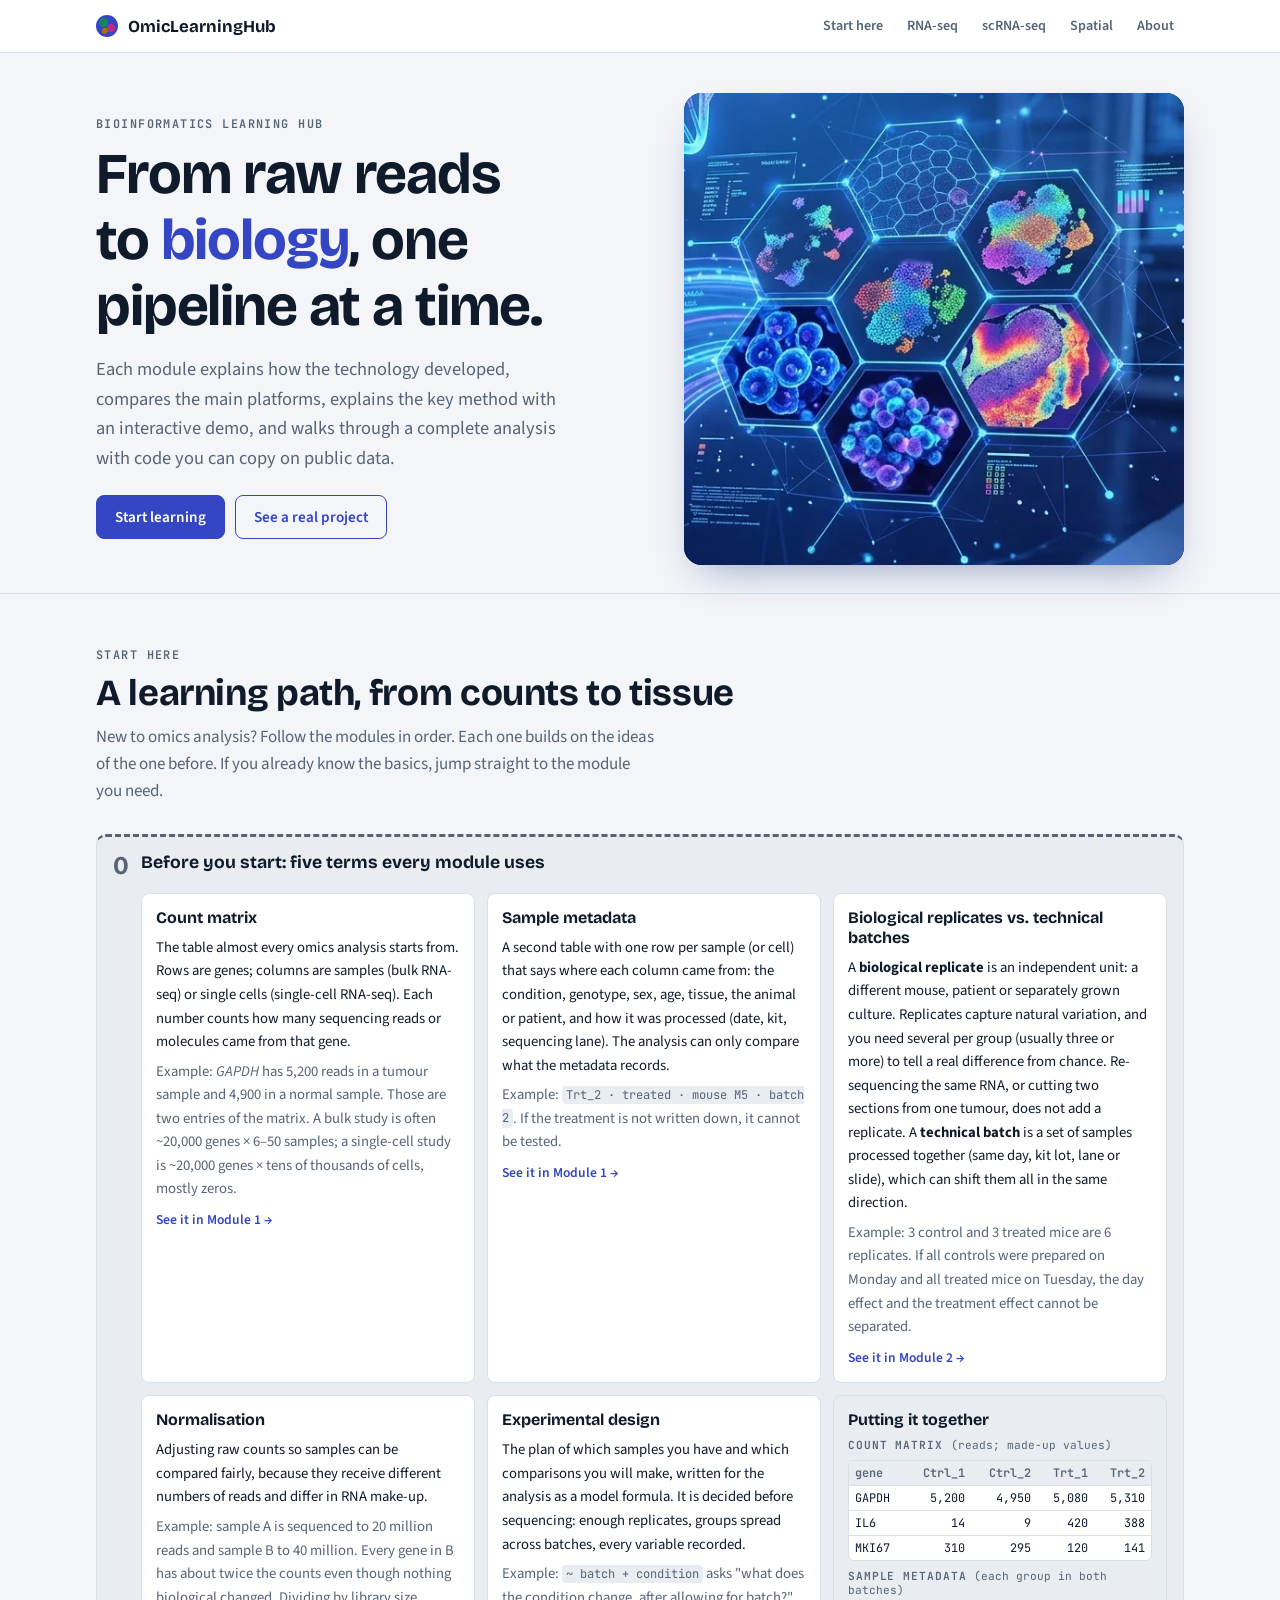
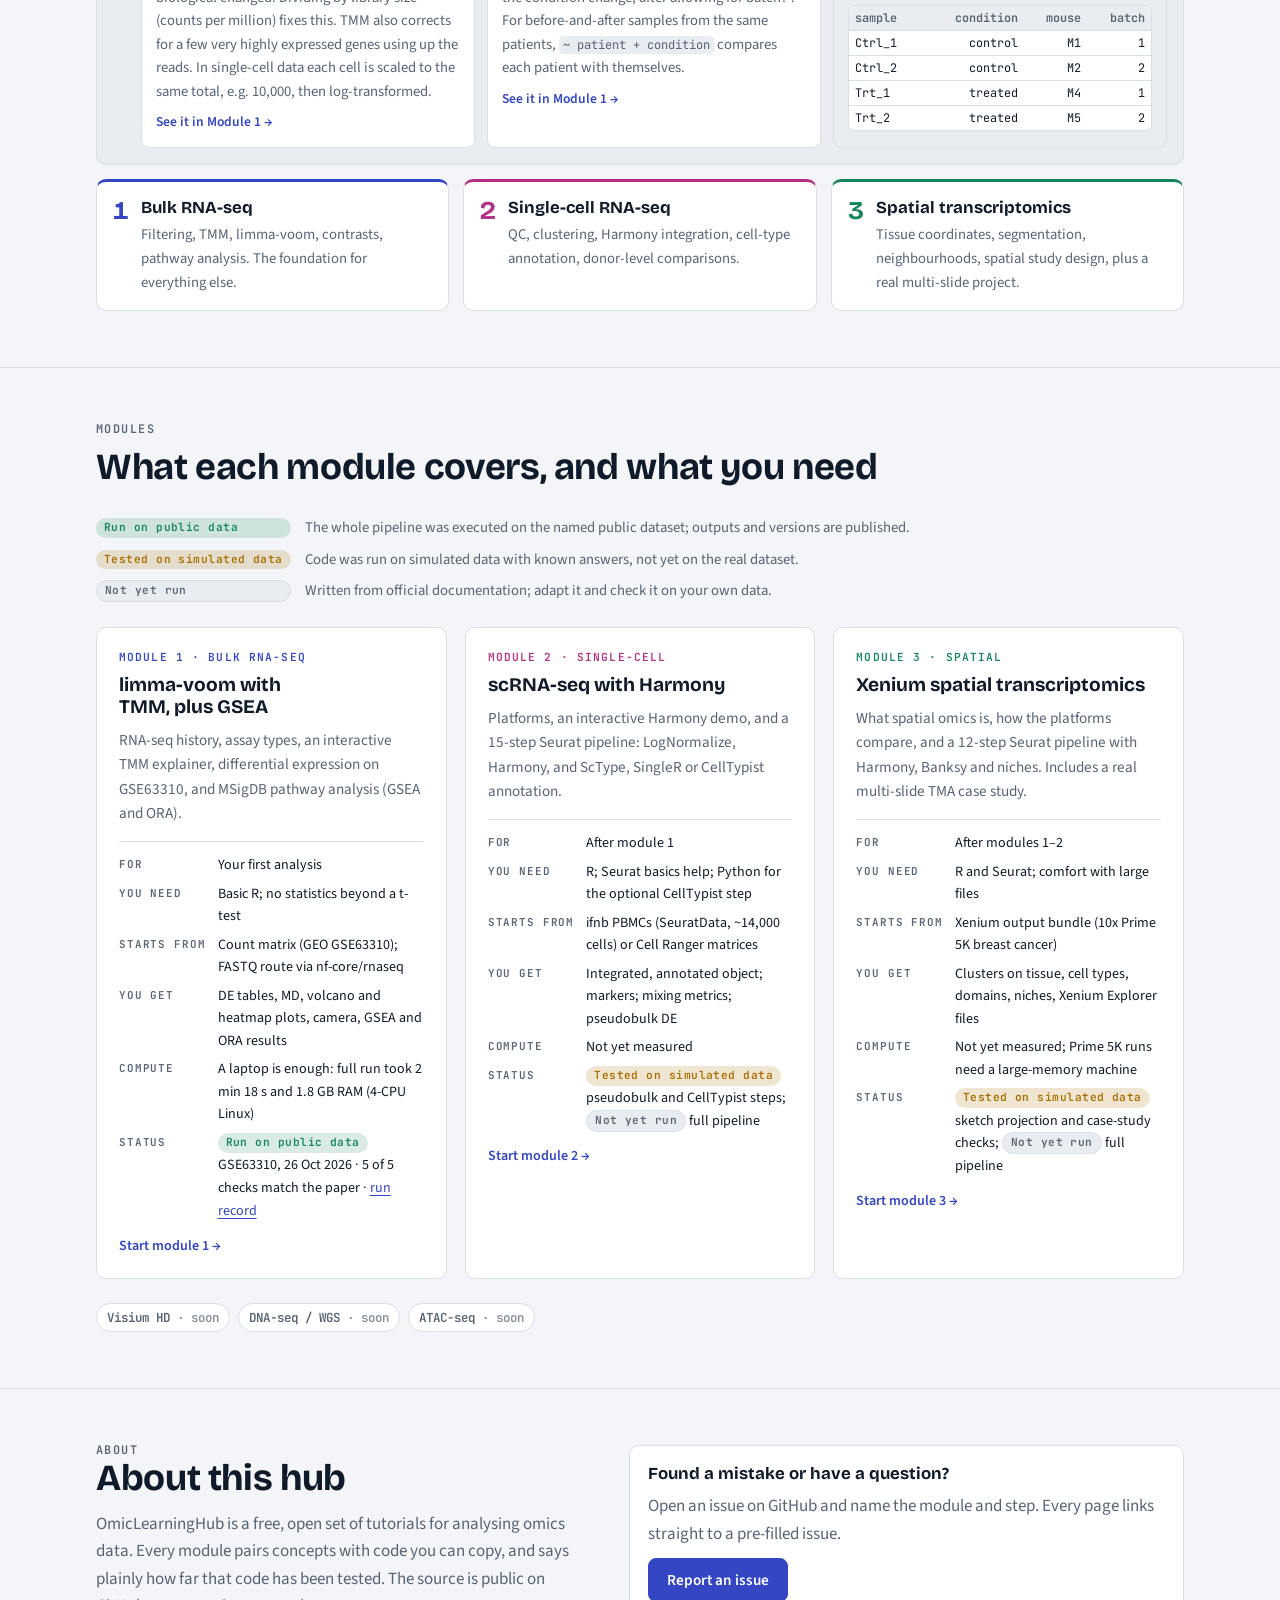
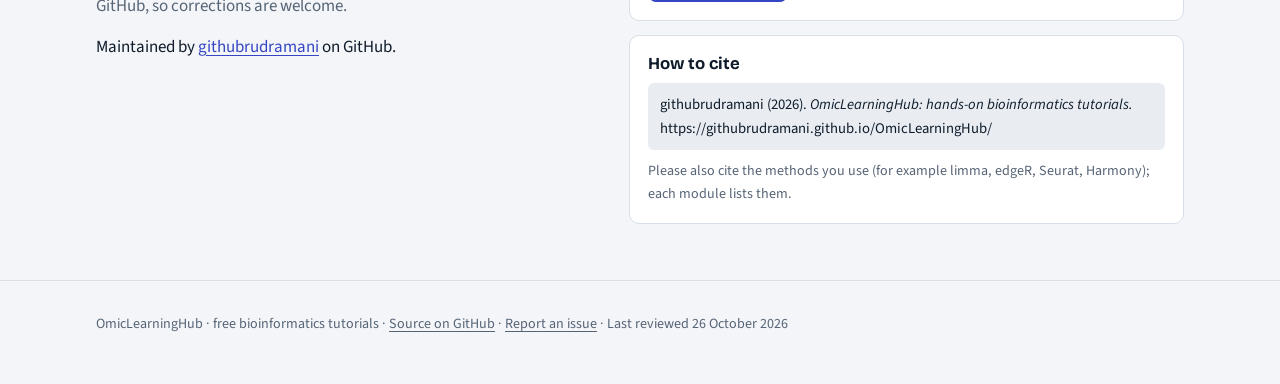
==== commit bd22cffd: "Home: general explanations of the five core terms, each with an example Co-Authored-By: Claude Opus " ====
--- a/index.html
+++ b/index.html
@@ -258,6 +258,22 @@
 .ex-tbl tr:last-child td{border-bottom:0}
 @media (max-width:900px){.path{grid-template-columns:1fr 1fr 1fr}.pre-body{grid-template-columns:1fr}}
 @media (max-width:700px){.path{grid-template-columns:1fr}}
+
+.pre-wrap{display:grid;gap:14px;min-width:0}
+.pre-wrap>h3{font-size:1.1rem}
+.terms{display:grid;grid-template-columns:repeat(3,minmax(0,1fr));gap:12px}
+.term{background:var(--surface);border:1px solid var(--line);border-radius:8px;padding:14px;display:grid;gap:8px;align-content:start;min-width:0}
+.term h4{margin:0;font:700 1rem/1.25 var(--f-display);color:var(--ink)}
+.term p{margin:0;font-size:.92rem;line-height:1.6;color:var(--ink)}
+.term .eg{display:block;margin-top:6px;color:var(--muted)}
+.term a{font-size:.85rem;font-weight:600;color:var(--accent);text-decoration:none}
+.term a:hover{text-decoration:underline}
+.term code{font-size:.82em}
+.term.together{background:var(--sunk)}
+.term.together .ex-tbl table{font-size:.74rem}
+.term.together .ex-tbl th,.term.together .ex-tbl td{padding:4px 6px}
+@media (max-width:1000px){.terms{grid-template-columns:1fr 1fr}}
+@media (max-width:640px){.terms{grid-template-columns:1fr}}
 </style>
 </head>
 <body>
@@ -287,32 +303,56 @@
     <ol class="path">
       <li class="path-step pre">
         <span class="path-n">0</span>
-        <div class="pre-body">
-          <div>
-            <h3>Before you start: five ideas every module relies on</h3>
-            <p>Every analysis starts from a <a href="rnaseq.html#s3"><strong>count matrix</strong></a>: one row per gene, one column per sample (or per cell in single-cell data), and each number is how many sequencing reads came from that gene. In the example, <em>Krt14</em> has 2,310 reads in a basal-cell sample but 120 in a luminal one. Beside it sits the <a href="rnaseq.html#s4"><strong>sample metadata</strong></a>, a table that says what each column is. In Module 1 that means its cell type (Basal, LP or ML) and the sequencing lane it ran on. The metadata is also where you separate <a href="rnaseq.html#s4"><strong>biological replicates</strong> from <strong>technical batches</strong></a>. Three mice per group are replicates, the independent units your statistics count. The lane, slide or processing day is a batch, a technical source of variation the model must allow for. Two tissue cores from the same mouse are still one replicate. <a href="rnaseq.html#tmm"><strong>Normalisation</strong></a> makes samples comparable. If sample A received 20 million reads and sample B 40 million, every gene looks twice as high in B until you adjust. TMM also corrects for a few very abundant genes using up the read budget. Finally, the <a href="rnaseq.html#s8"><strong>experimental design</strong></a> is the formula that ties it together. For example, <code>~ 0 + celltype + lane</code> compares cell types while allowing for lane differences. It only works because each cell type was sequenced on more than one lane: if every basal sample shared one lane, cell type and lane could not be told apart.</p>
-          </div>
-          <div class="pre-ex" aria-label="Example count matrix and sample metadata">
-            <p class="ex-cap">Count matrix <span>(reads per gene; illustrative values)</span></p>
-            <div class="ex-tbl"><table>
-              <thead><tr><th>gene</th><th>10_6_5_11</th><th>9_6_5_11</th><th>purep53</th></tr></thead>
-              <tbody>
-                <tr><td>Krt14</td><td>120</td><td>85</td><td>2,310</td></tr>
-                <tr><td>Krt5</td><td>64</td><td>40</td><td>1,870</td></tr>
-                <tr><td>Elf5</td><td>1,450</td><td>210</td><td>12</td></tr>
-                <tr><td>Actb</td><td>9,800</td><td>10,240</td><td>9,610</td></tr>
-              </tbody>
-            </table></div>
-            <p class="ex-cap">Sample metadata <span>(from GSE63310, Module 1)</span></p>
-            <div class="ex-tbl"><table>
-              <thead><tr><th>sample</th><th>cell type</th><th>lane (batch)</th></tr></thead>
-              <tbody>
-                <tr><td>10_6_5_11</td><td>LP</td><td>L004</td></tr>
-                <tr><td>9_6_5_11</td><td>ML</td><td>L004</td></tr>
-                <tr><td>purep53</td><td>Basal</td><td>L004</td></tr>
-                <tr><td>JMS8-2</td><td>Basal</td><td>L006</td></tr>
-              </tbody>
-            </table></div>
+        <div class="pre-wrap">
+          <h3>Before you start: five terms every module uses</h3>
+          <div class="terms">
+            <div class="term">
+              <h4>Count matrix</h4>
+              <p>The table almost every omics analysis starts from. Rows are genes; columns are samples (bulk RNA-seq) or single cells (single-cell RNA-seq). Each number counts how many sequencing reads or molecules came from that gene. <span class="eg">Example: <em>GAPDH</em> has 5,200 reads in a tumour sample and 4,900 in a normal sample. Those are two entries of the matrix. A bulk study is often ~20,000 genes × 6–50 samples; a single-cell study is ~20,000 genes × tens of thousands of cells, mostly zeros.</span></p>
+              <a href="rnaseq.html#s3">See it in Module 1 →</a>
+            </div>
+            <div class="term">
+              <h4>Sample metadata</h4>
+              <p>A second table with one row per sample (or cell) that says where each column came from: the condition, genotype, sex, age, tissue, the animal or patient, and how it was processed (date, kit, sequencing lane). The analysis can only compare what the metadata records. <span class="eg">Example: <code>Trt_2 · treated · mouse M5 · batch 2</code>. If the treatment is not written down, it cannot be tested.</span></p>
+              <a href="rnaseq.html#s4">See it in Module 1 →</a>
+            </div>
+            <div class="term">
+              <h4>Biological replicates vs. technical batches</h4>
+              <p>A <strong>biological replicate</strong> is an independent unit: a different mouse, patient or separately grown culture. Replicates capture natural variation, and you need several per group (usually three or more) to tell a real difference from chance. Re-sequencing the same RNA, or cutting two sections from one tumour, does not add a replicate. A <strong>technical batch</strong> is a set of samples processed together (same day, kit lot, lane or slide), which can shift them all in the same direction. <span class="eg">Example: 3 control and 3 treated mice are 6 replicates. If all controls were prepared on Monday and all treated mice on Tuesday, the day effect and the treatment effect cannot be separated.</span></p>
+              <a href="scrnaseq.html#s14">See it in Module 2 →</a>
+            </div>
+            <div class="term">
+              <h4>Normalisation</h4>
+              <p>Adjusting raw counts so samples can be compared fairly, because they receive different numbers of reads and differ in RNA make-up. <span class="eg">Example: sample A is sequenced to 20 million reads and sample B to 40 million. Every gene in B has about twice the counts even though nothing biological changed. Dividing by library size (counts per million) fixes this. TMM also corrects for a few very highly expressed genes using up the reads. In single-cell data each cell is scaled to the same total, e.g. 10,000, then log-transformed.</span></p>
+              <a href="rnaseq.html#tmm">See it in Module 1 →</a>
+            </div>
+            <div class="term">
+              <h4>Experimental design</h4>
+              <p>The plan of which samples you have and which comparisons you will make, written for the analysis as a model formula. It is decided before sequencing: enough replicates, groups spread across batches, every variable recorded. <span class="eg">Example: <code>~ batch + condition</code> asks "what does the condition change, after allowing for batch?". For before-and-after samples from the same patients, <code>~ patient + condition</code> compares each patient with themselves.</span></p>
+              <a href="rnaseq.html#s8">See it in Module 1 →</a>
+            </div>
+            <div class="term together">
+              <h4>Putting it together</h4>
+              <p class="ex-cap">Count matrix <span>(reads; made-up values)</span></p>
+              <div class="ex-tbl"><table>
+                <thead><tr><th>gene</th><th>Ctrl_1</th><th>Ctrl_2</th><th>Trt_1</th><th>Trt_2</th></tr></thead>
+                <tbody>
+                  <tr><td>GAPDH</td><td>5,200</td><td>4,950</td><td>5,080</td><td>5,310</td></tr>
+                  <tr><td>IL6</td><td>14</td><td>9</td><td>420</td><td>388</td></tr>
+                  <tr><td>MKI67</td><td>310</td><td>295</td><td>120</td><td>141</td></tr>
+                </tbody>
+              </table></div>
+              <p class="ex-cap">Sample metadata <span>(each group in both batches)</span></p>
+              <div class="ex-tbl"><table>
+                <thead><tr><th>sample</th><th>condition</th><th>mouse</th><th>batch</th></tr></thead>
+                <tbody>
+                  <tr><td>Ctrl_1</td><td>control</td><td>M1</td><td>1</td></tr>
+                  <tr><td>Ctrl_2</td><td>control</td><td>M2</td><td>2</td></tr>
+                  <tr><td>Trt_1</td><td>treated</td><td>M4</td><td>1</td></tr>
+                  <tr><td>Trt_2</td><td>treated</td><td>M5</td><td>2</td></tr>
+                </tbody>
+              </table></div>
+            </div>
           </div>
         </div>
       </li>
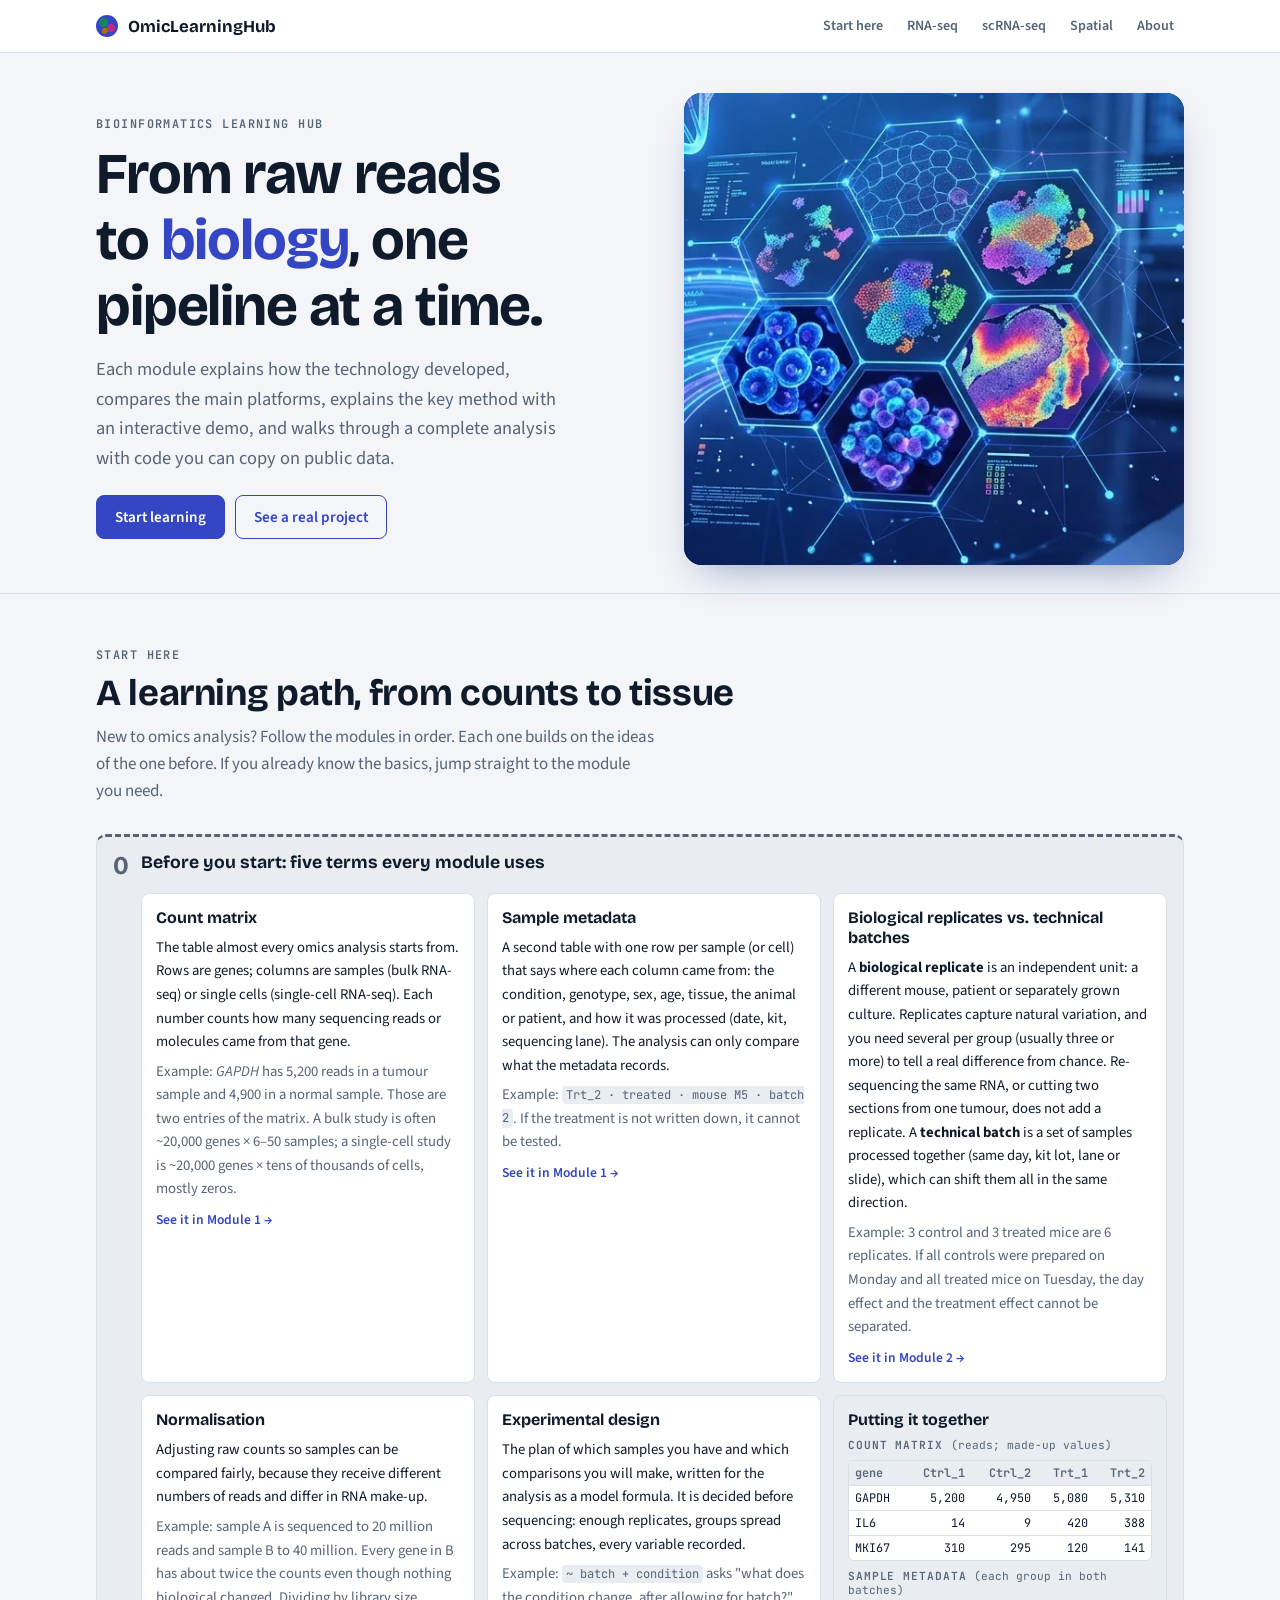
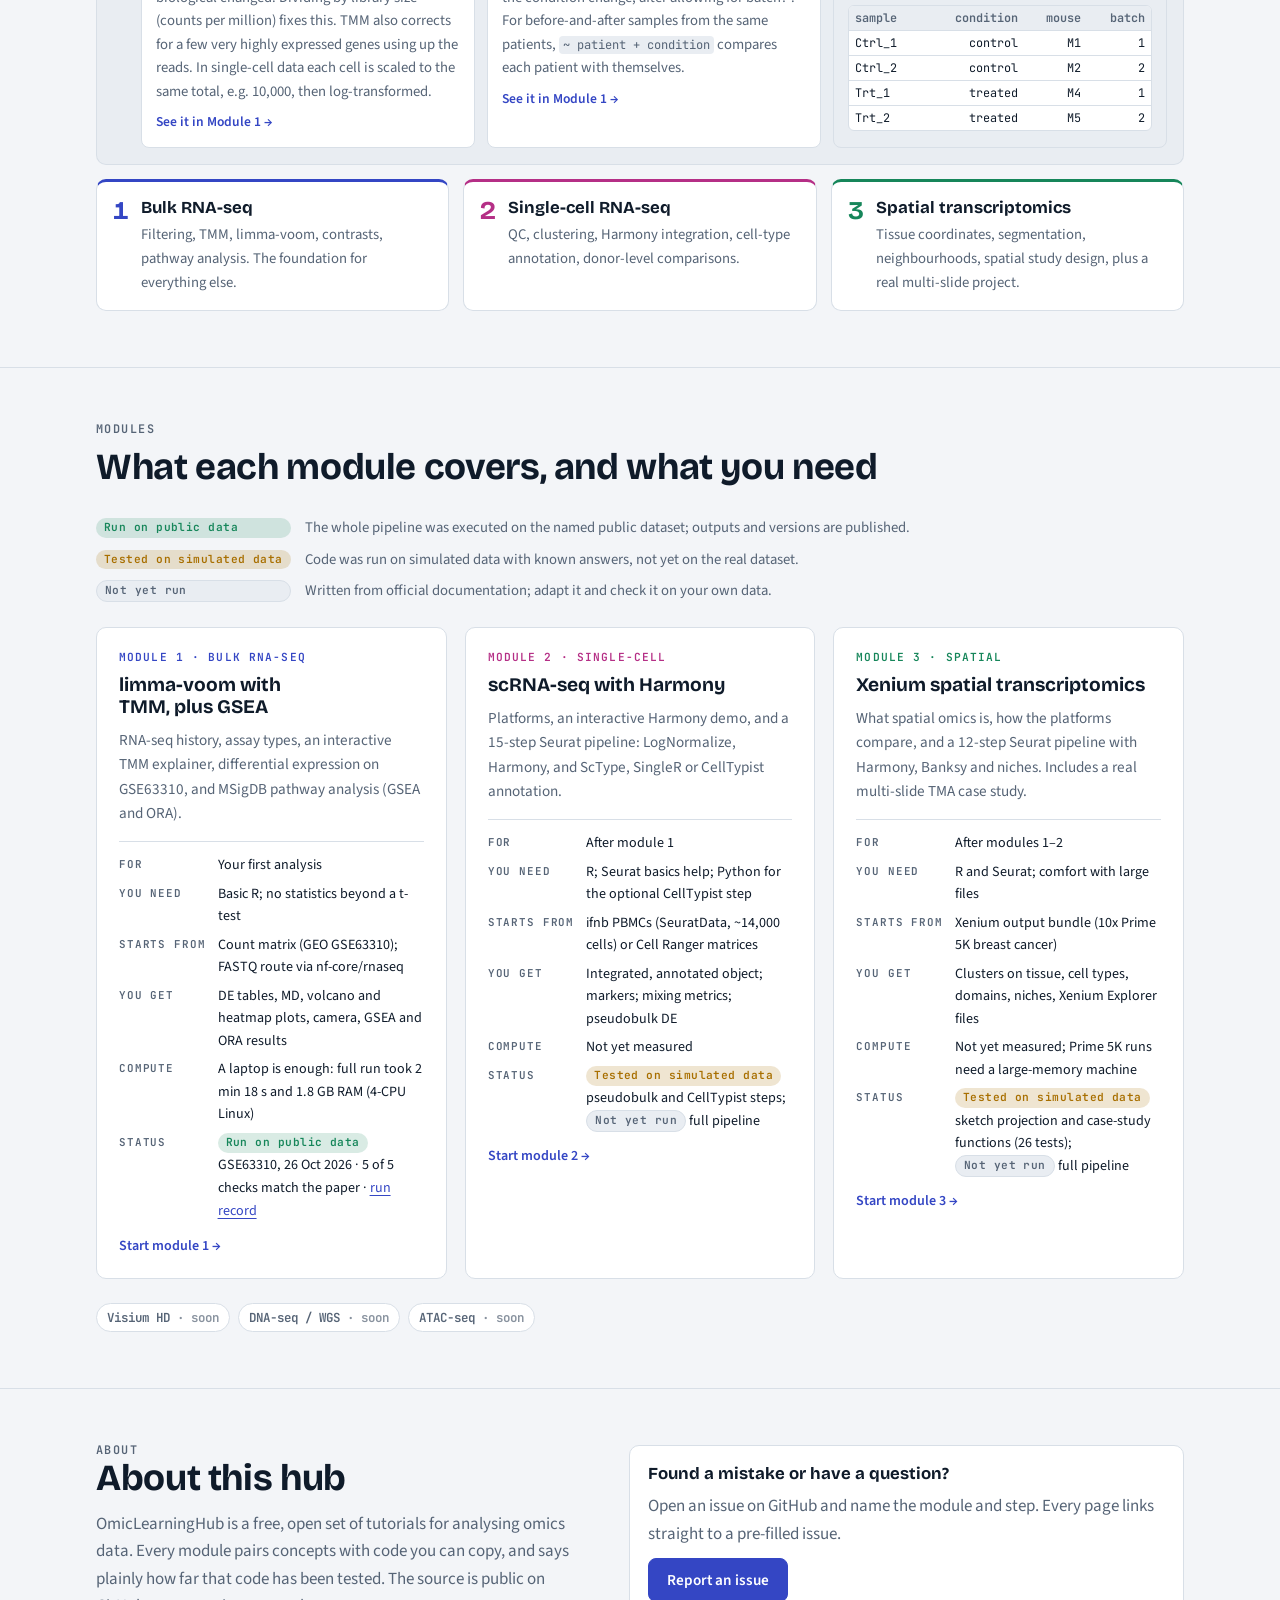
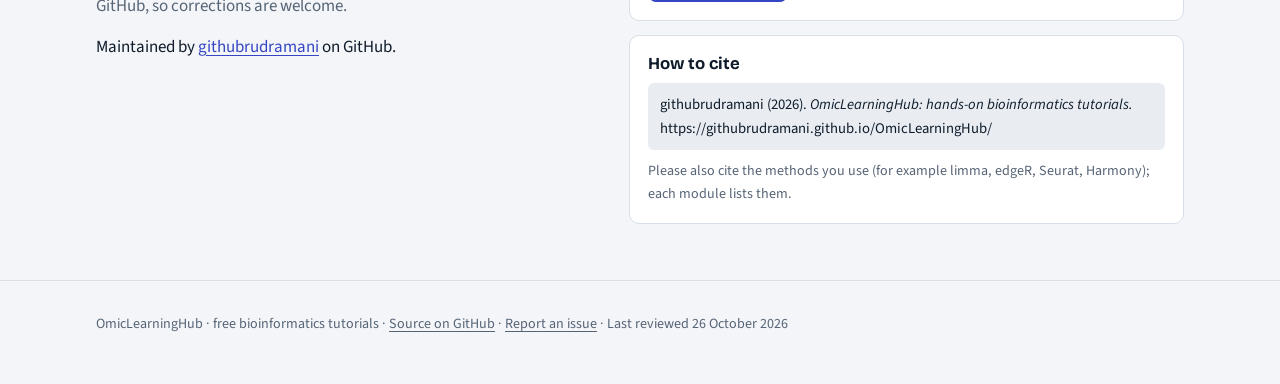
==== commit 49dfd496: "Xenium case study: generalised real-project pipeline (core-to-map matching, curated-file safety chec" ====
--- a/index.html
+++ b/index.html
@@ -423,7 +423,7 @@
           <dt>Starts from</dt><dd>Xenium output bundle (10x Prime 5K breast cancer)</dd>
           <dt>You get</dt><dd>Clusters on tissue, cell types, domains, niches, Xenium Explorer files</dd>
           <dt>Compute</dt><dd>Not yet measured; Prime 5K runs need a large-memory machine</dd>
-          <dt>Status</dt><dd><span class="st st-sim">Tested on simulated data</span> sketch projection and case-study checks; <span class="st st-not">Not yet run</span> full pipeline</dd>
+          <dt>Status</dt><dd><span class="st st-sim">Tested on simulated data</span> sketch projection and case-study functions (26 tests); <span class="st st-not">Not yet run</span> full pipeline</dd>
         </dl>
         <a class="go" href="xenium.html">Start module 3 →</a>
       </article>
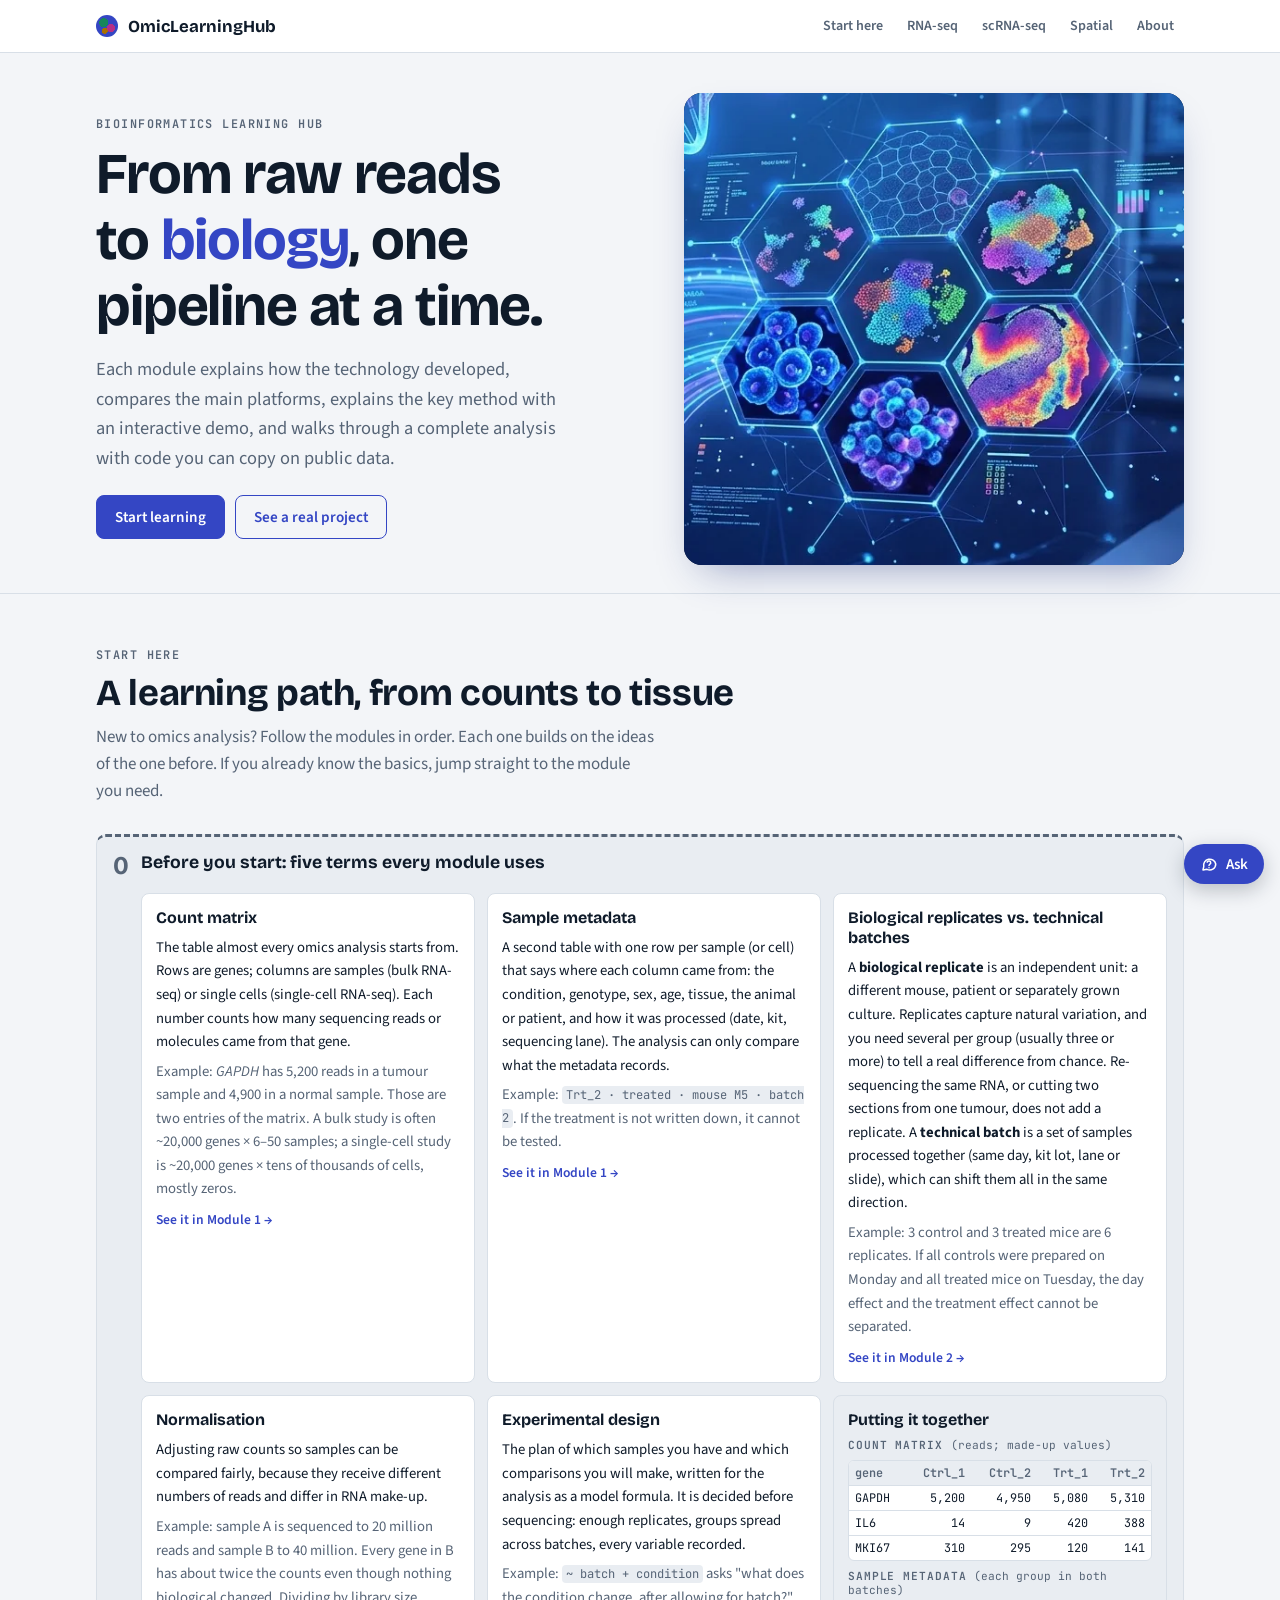
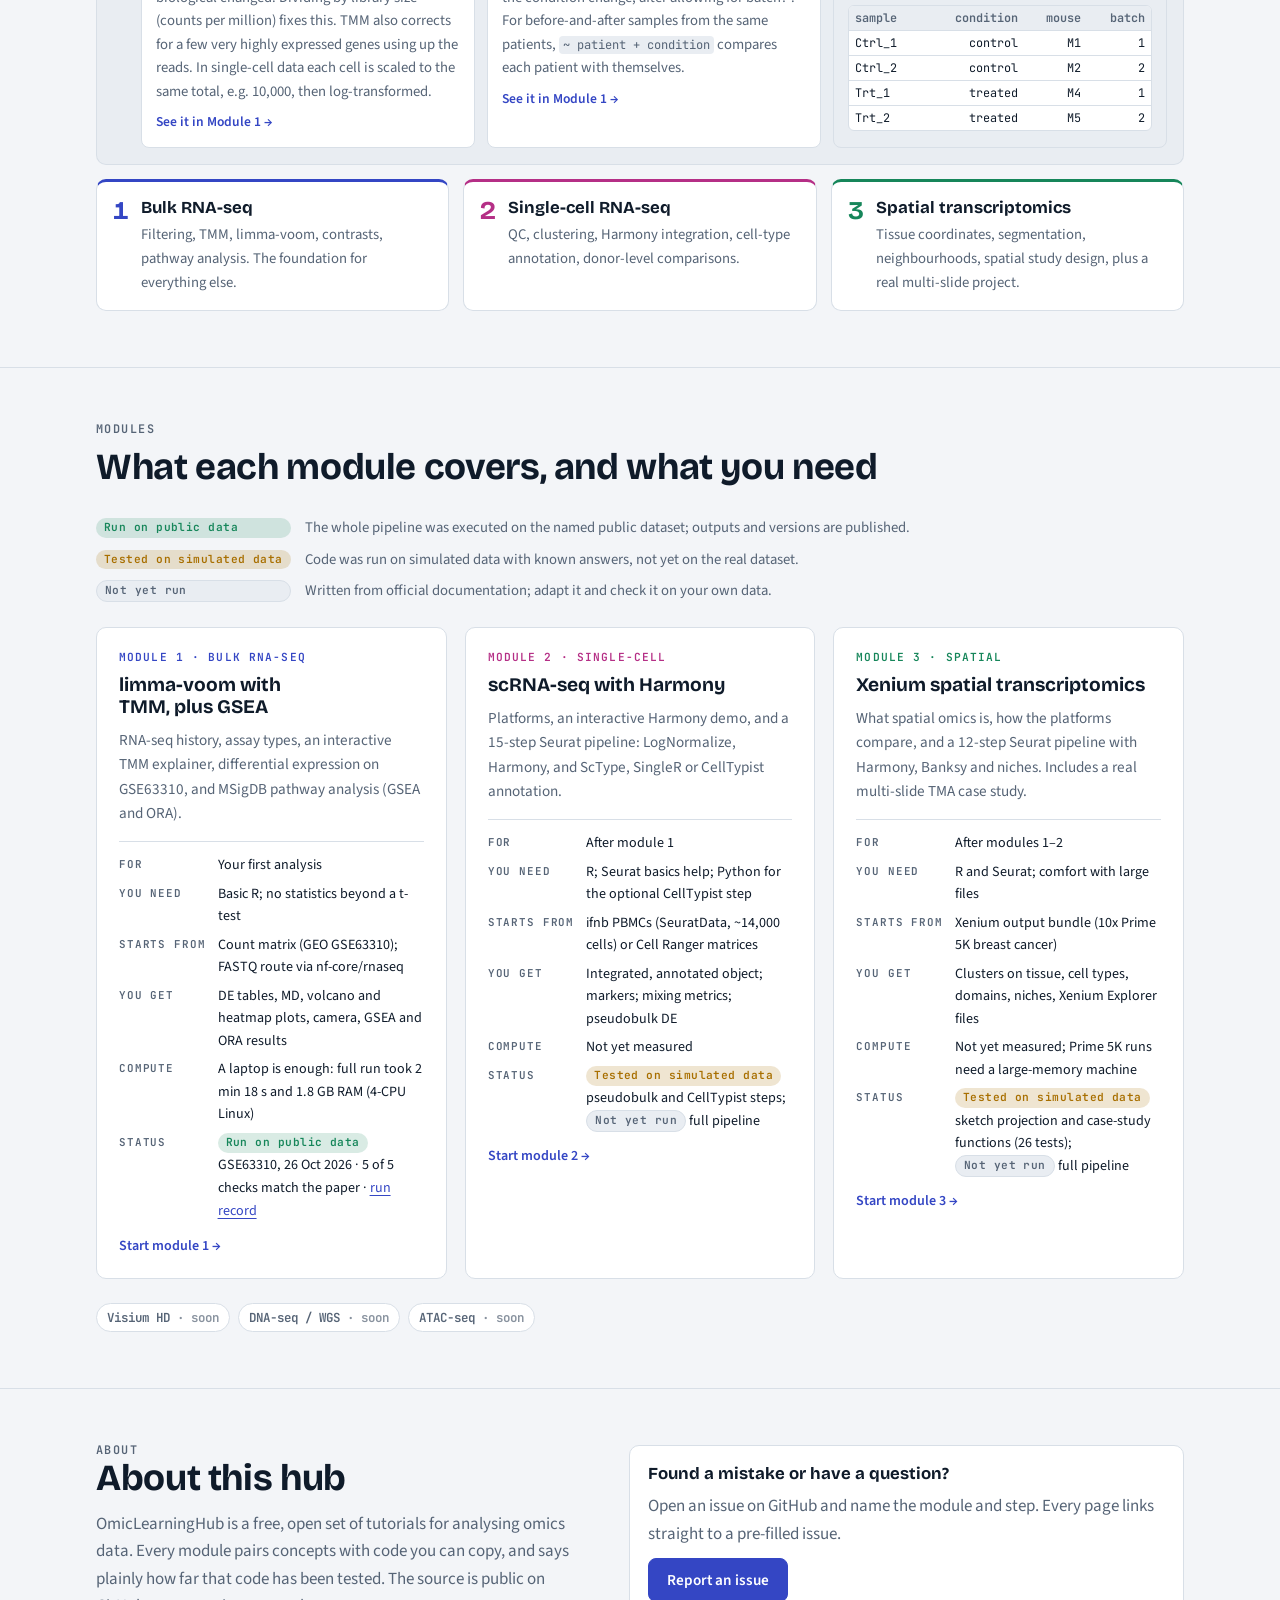
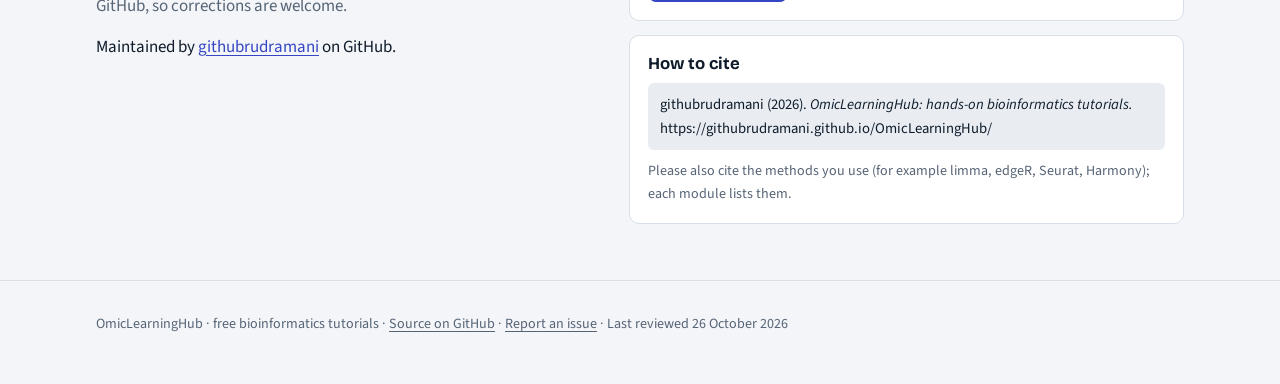
==== commit c7234317: "Add an Ask button: site search plus an optional on-device AI answer - Every page gets a floating Ask" ====
--- a/index.html
+++ b/index.html
@@ -275,6 +275,7 @@
 @media (max-width:1000px){.terms{grid-template-columns:1fr 1fr}}
 @media (max-width:640px){.terms{grid-template-columns:1fr}}
 </style>
+<link rel="stylesheet" href="assets/ask/ask.css">
 </head>
 <body>
 <header class="top"><div class="wrap"><a class="brand" href="index.html"><i aria-hidden="true"></i>OmicLearningHub</a>
@@ -453,5 +454,6 @@
   </div></section>
 </main>
 <footer><div class="wrap foot">OmicLearningHub · free bioinformatics tutorials · <a href="https://github.com/githubrudramani/OmicLearningHub">Source on GitHub</a> · <a href="https://github.com/githubrudramani/OmicLearningHub/issues/new">Report an issue</a> · Last reviewed 26 October 2026</div></footer>
+<script src="assets/ask/ask.js" defer></script>
 </body>
 </html>
--- a/assets/ask/ask.css
+++ b/assets/ask/ask.css
@@ -0,0 +1,68 @@
+/* Ask widget: floating button + panel. Uses the page's colour tokens. */
+.ask-fab{position:fixed;right:16px;bottom:calc(16px + env(safe-area-inset-bottom,0px));z-index:900;
+  display:inline-flex;align-items:center;gap:8px;padding:11px 16px;border:0;border-radius:999px;cursor:pointer;
+  background:var(--accent,#3446C4);color:#fff;font:600 15px/1 var(--f-body,system-ui,sans-serif);
+  box-shadow:0 6px 20px rgba(15,27,42,.25)}
+.ask-fab:hover{filter:brightness(1.08)}
+.ask-fab:focus-visible{outline:3px solid var(--ink,#0F1B2A);outline-offset:3px}
+.ask-fab svg{width:18px;height:18px}
+@media (prefers-color-scheme: dark){:root:not([data-theme="light"]) .ask-fab{color:#0A0F17}}
+:root[data-theme="dark"] .ask-fab{color:#0A0F17}
+
+.ask-panel{position:fixed;right:16px;bottom:calc(76px + env(safe-area-inset-bottom,0px));z-index:901;
+  width:min(440px,calc(100vw - 32px));max-height:min(640px,calc(100vh - 110px));display:flex;flex-direction:column;
+  background:var(--surface,#fff);color:var(--ink,#0F1B2A);border:1px solid var(--line,#D8DFE7);border-radius:14px;
+  box-shadow:0 18px 50px rgba(15,27,42,.28);font:15px/1.5 var(--f-body,system-ui,sans-serif);overflow:hidden}
+.ask-panel[hidden]{display:none!important}
+.ask-head{display:flex;align-items:center;gap:8px;padding:12px 14px;border-bottom:1px solid var(--line,#D8DFE7)}
+.ask-head h2{margin:0;font:700 17px/1.2 var(--f-display,system-ui,sans-serif);flex:1}
+.ask-x{border:0;background:none;color:var(--muted,#566476);font-size:22px;line-height:1;cursor:pointer;padding:2px 6px;border-radius:6px}
+.ask-x:hover{background:var(--sunk,#E9EDF2)}
+.ask-body{padding:12px 14px;overflow-y:auto;flex:1;min-height:0}
+.ask-form{display:flex;gap:8px}
+.ask-form input{flex:1;min-width:0;padding:9px 11px;border:1px solid var(--line,#D8DFE7);border-radius:8px;
+  background:var(--bg,#F3F5F8);color:var(--ink,#0F1B2A);font:inherit}
+.ask-form input:focus{outline:2px solid var(--accent,#3446C4);outline-offset:0;border-color:transparent}
+.ask-btn{padding:9px 13px;border-radius:8px;border:1px solid var(--accent,#3446C4);background:var(--accent,#3446C4);
+  color:#fff;font:600 14px/1.2 var(--f-body,system-ui,sans-serif);cursor:pointer;white-space:nowrap}
+.ask-btn.ghost{background:transparent;color:var(--accent,#3446C4)}
+.ask-btn[disabled]{opacity:.55;cursor:default}
+@media (prefers-color-scheme: dark){:root:not([data-theme="light"]) .ask-btn:not(.ghost){color:#0A0F17}}
+:root[data-theme="dark"] .ask-btn:not(.ghost){color:#0A0F17}
+.ask-hint{margin:8px 0 0;color:var(--muted,#566476);font-size:13px}
+.ask-chips{display:flex;flex-wrap:wrap;gap:6px;margin-top:10px}
+.ask-chip{border:1px solid var(--line,#D8DFE7);background:var(--bg,#F3F5F8);color:var(--ink,#0F1B2A);border-radius:999px;
+  padding:4px 10px;font:13px/1.3 var(--f-body,system-ui,sans-serif);cursor:pointer;text-align:left}
+.ask-chip:hover{border-color:var(--accent,#3446C4)}
+.ask-sec{margin-top:14px}
+.ask-sec h3{margin:0 0 6px;font:700 12px/1.2 var(--f-body,system-ui,sans-serif);letter-spacing:.06em;text-transform:uppercase;color:var(--muted,#566476)}
+.ask-res{list-style:none;margin:0;padding:0;counter-reset:r}
+.ask-res li{padding:8px 0;border-top:1px solid var(--line,#D8DFE7)}
+.ask-res li:first-child{border-top:0}
+.ask-res a{color:var(--accent,#3446C4);font-weight:600;text-decoration:none}
+.ask-res a:hover{text-decoration:underline}
+.ask-res .n{display:inline-block;min-width:22px;color:var(--muted,#566476);font:600 12px var(--f-mono,monospace)}
+.ask-res .pg{color:var(--muted,#566476);font-size:12px}
+.ask-res p{margin:3px 0 0 22px;color:var(--muted,#566476);font-size:13.5px;overflow-wrap:anywhere}
+.ask-res mark{background:color-mix(in srgb,var(--ch-amber,#A86F00) 22%,transparent);color:inherit;border-radius:2px}
+.ask-ai{margin-top:6px;padding:10px 12px;border:1px solid var(--line,#D8DFE7);border-radius:10px;background:var(--bg,#F3F5F8)}
+.ask-ai-row{display:flex;flex-wrap:wrap;gap:8px;align-items:center}
+.ask-ai select{padding:7px 8px;border:1px solid var(--line,#D8DFE7);border-radius:8px;background:var(--surface,#fff);
+  color:var(--ink,#0F1B2A);font:13px var(--f-body,system-ui,sans-serif);max-width:100%}
+.ask-note{margin:8px 0 0;font-size:12.5px;color:var(--muted,#566476)}
+.ask-bar{height:6px;border-radius:3px;background:var(--sunk,#E9EDF2);margin-top:8px;overflow:hidden}
+.ask-bar i{display:block;height:100%;width:0;background:var(--accent,#3446C4);transition:width .2s}
+.ask-answer{margin-top:10px;overflow-wrap:anywhere}
+.ask-answer p{margin:0 0 8px}
+.ask-answer code{font:13px var(--f-mono,monospace);background:var(--sunk,#E9EDF2);padding:1px 4px;border-radius:4px}
+.ask-answer pre{background:var(--code-bg,#0E1622);color:var(--code-ink,#DCE6F2);padding:10px;border-radius:8px;overflow-x:auto;
+  font:12.5px/1.45 var(--f-mono,monospace);margin:0 0 8px}
+.ask-answer pre code{background:none;padding:0;color:inherit}
+.ask-answer a.cite{font:600 12px var(--f-mono,monospace);color:var(--accent,#3446C4);text-decoration:none;vertical-align:1px}
+.ask-answer a.cite:hover{text-decoration:underline}
+.ask-err{color:var(--bad,#B42318)}
+@media (max-width:520px){
+  .ask-fab span{display:none}.ask-fab{padding:13px}
+  .ask-panel{right:8px;left:8px;width:auto;bottom:calc(72px + env(safe-area-inset-bottom,0px));max-height:calc(100vh - 96px)}
+}
+@media print{.ask-fab,.ask-panel{display:none!important}}
